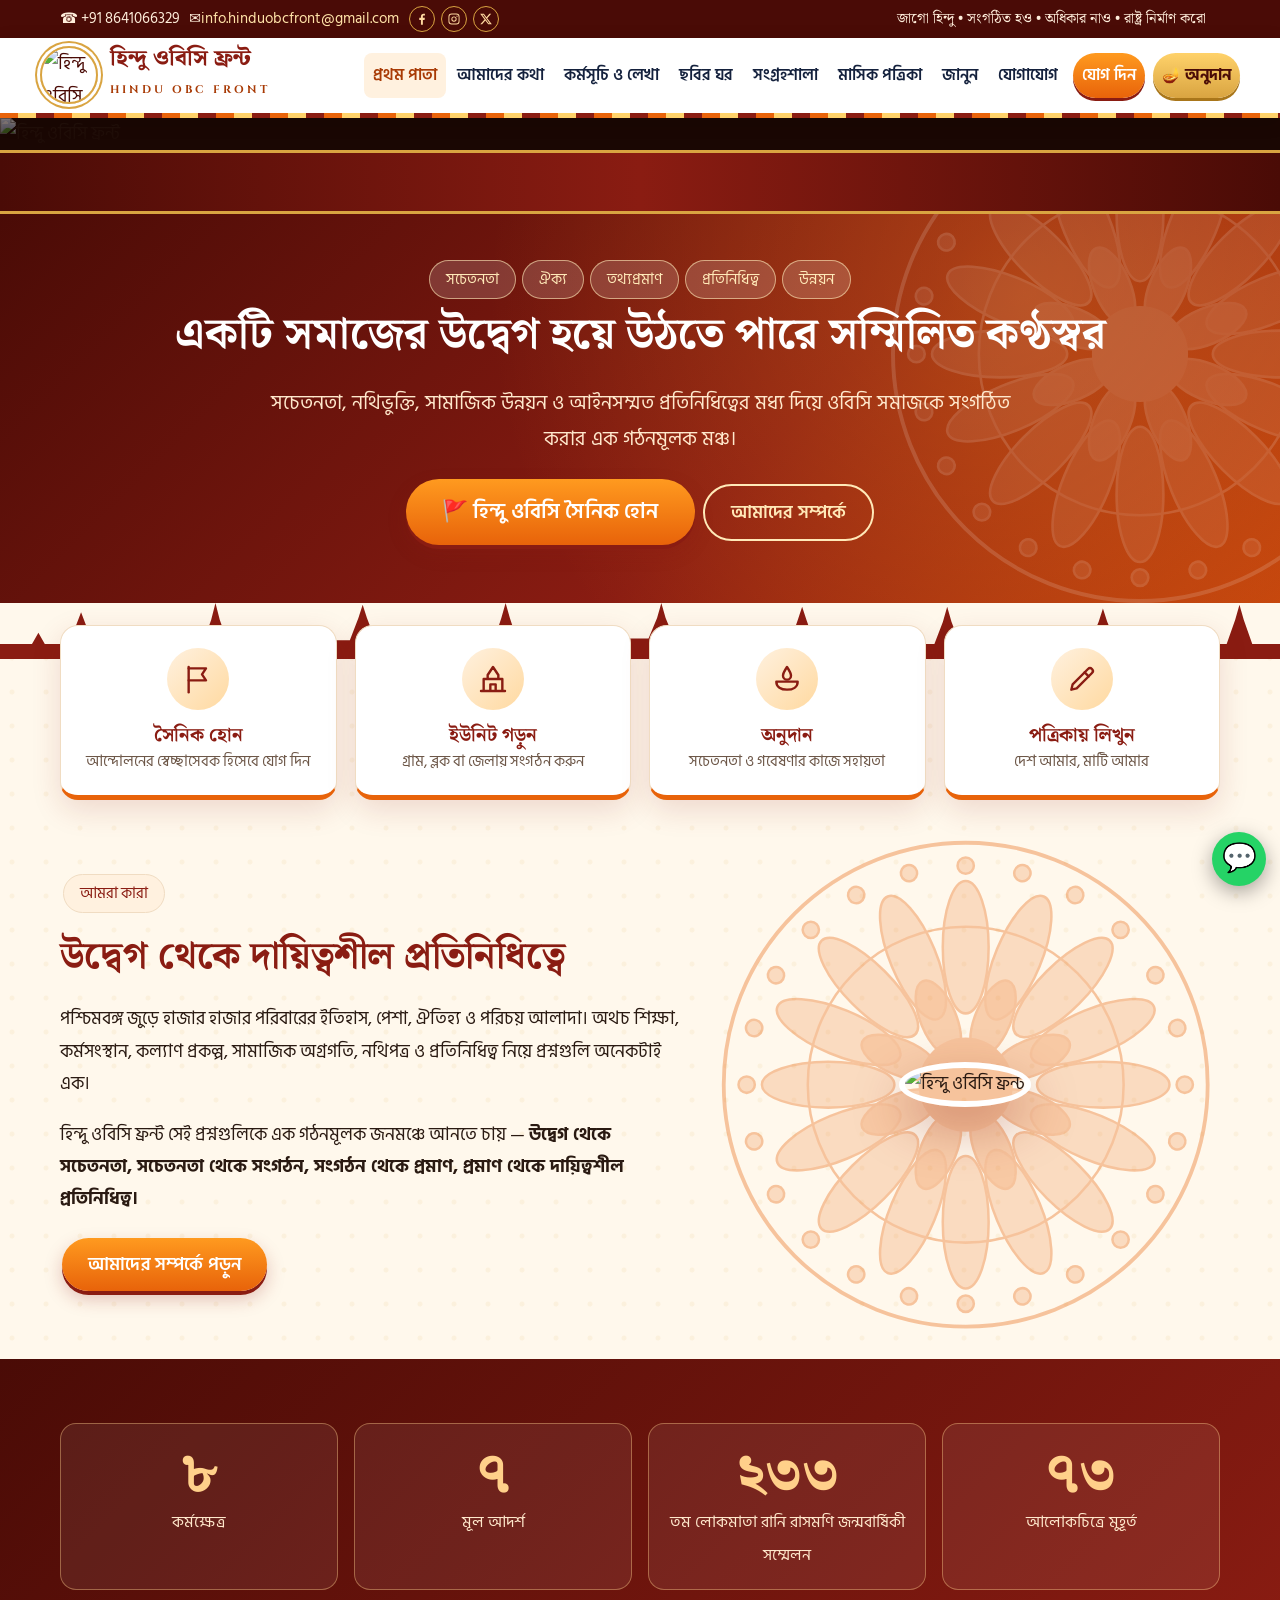
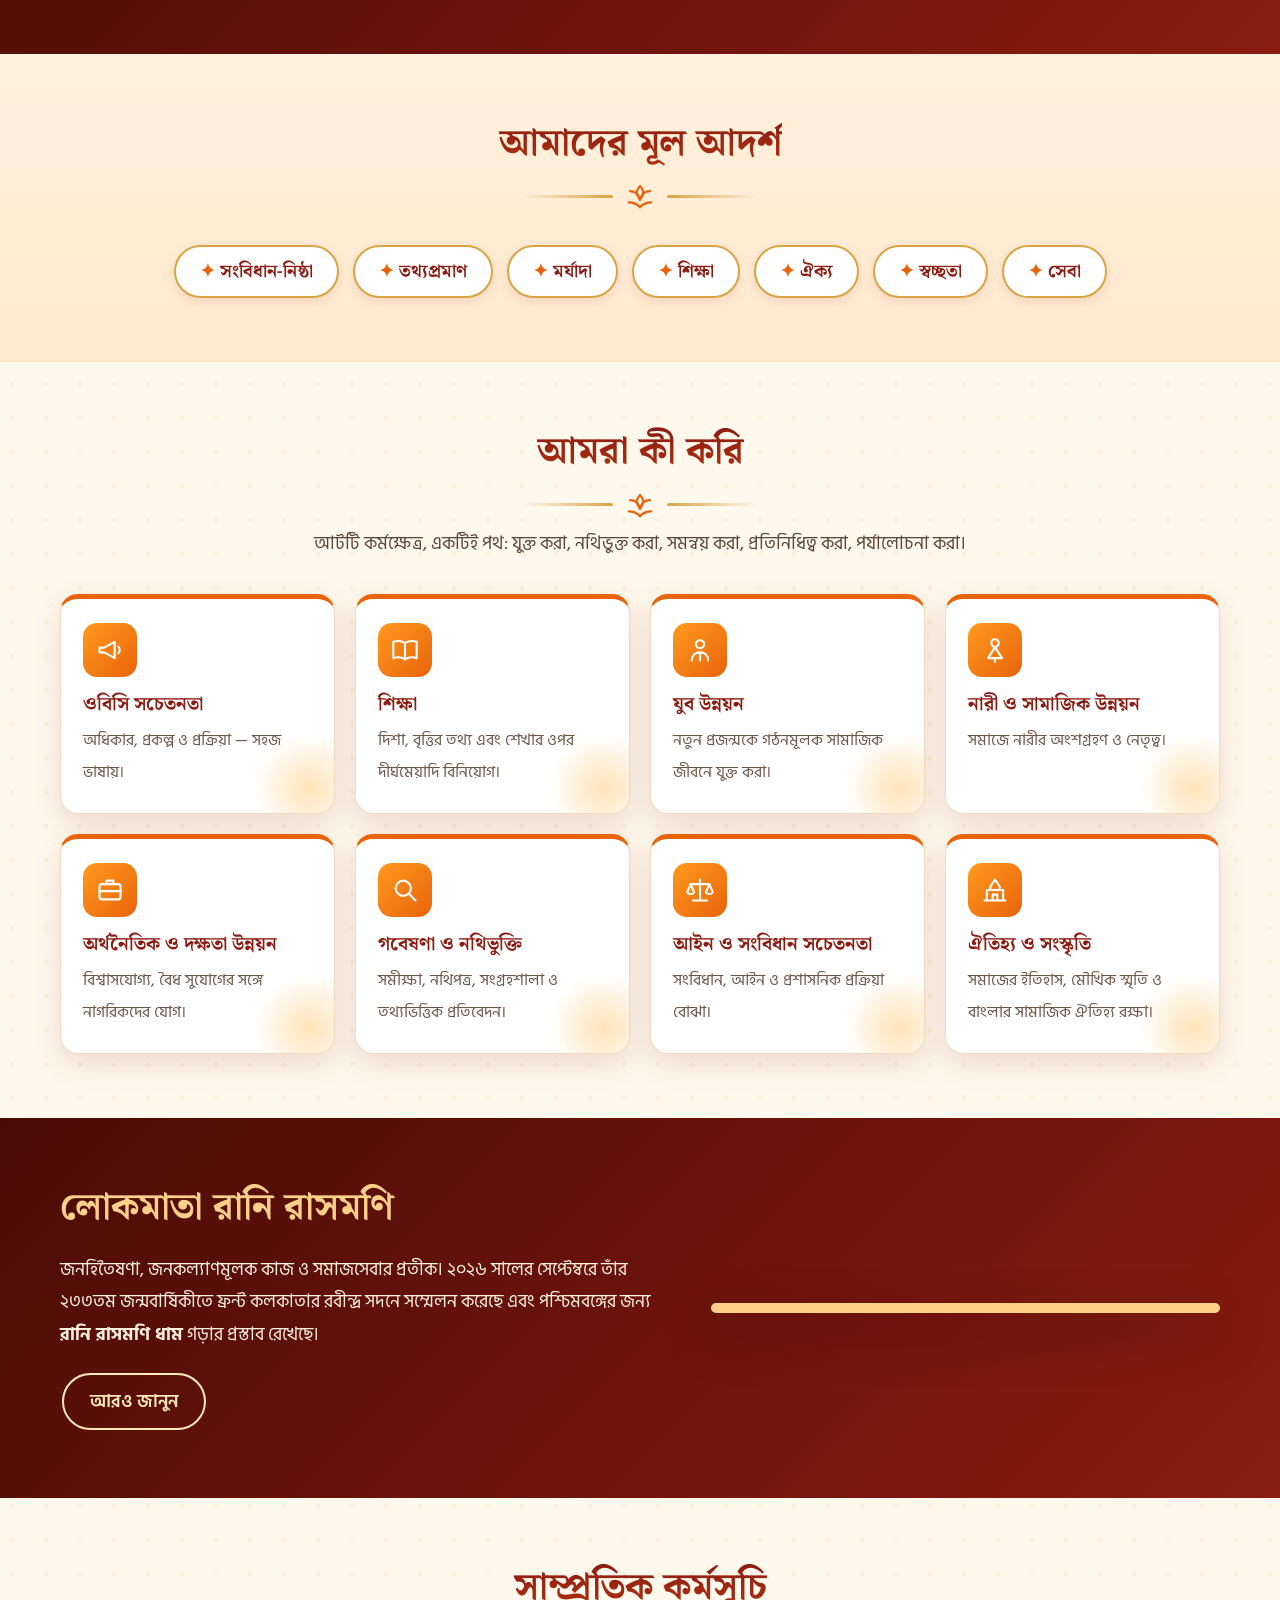
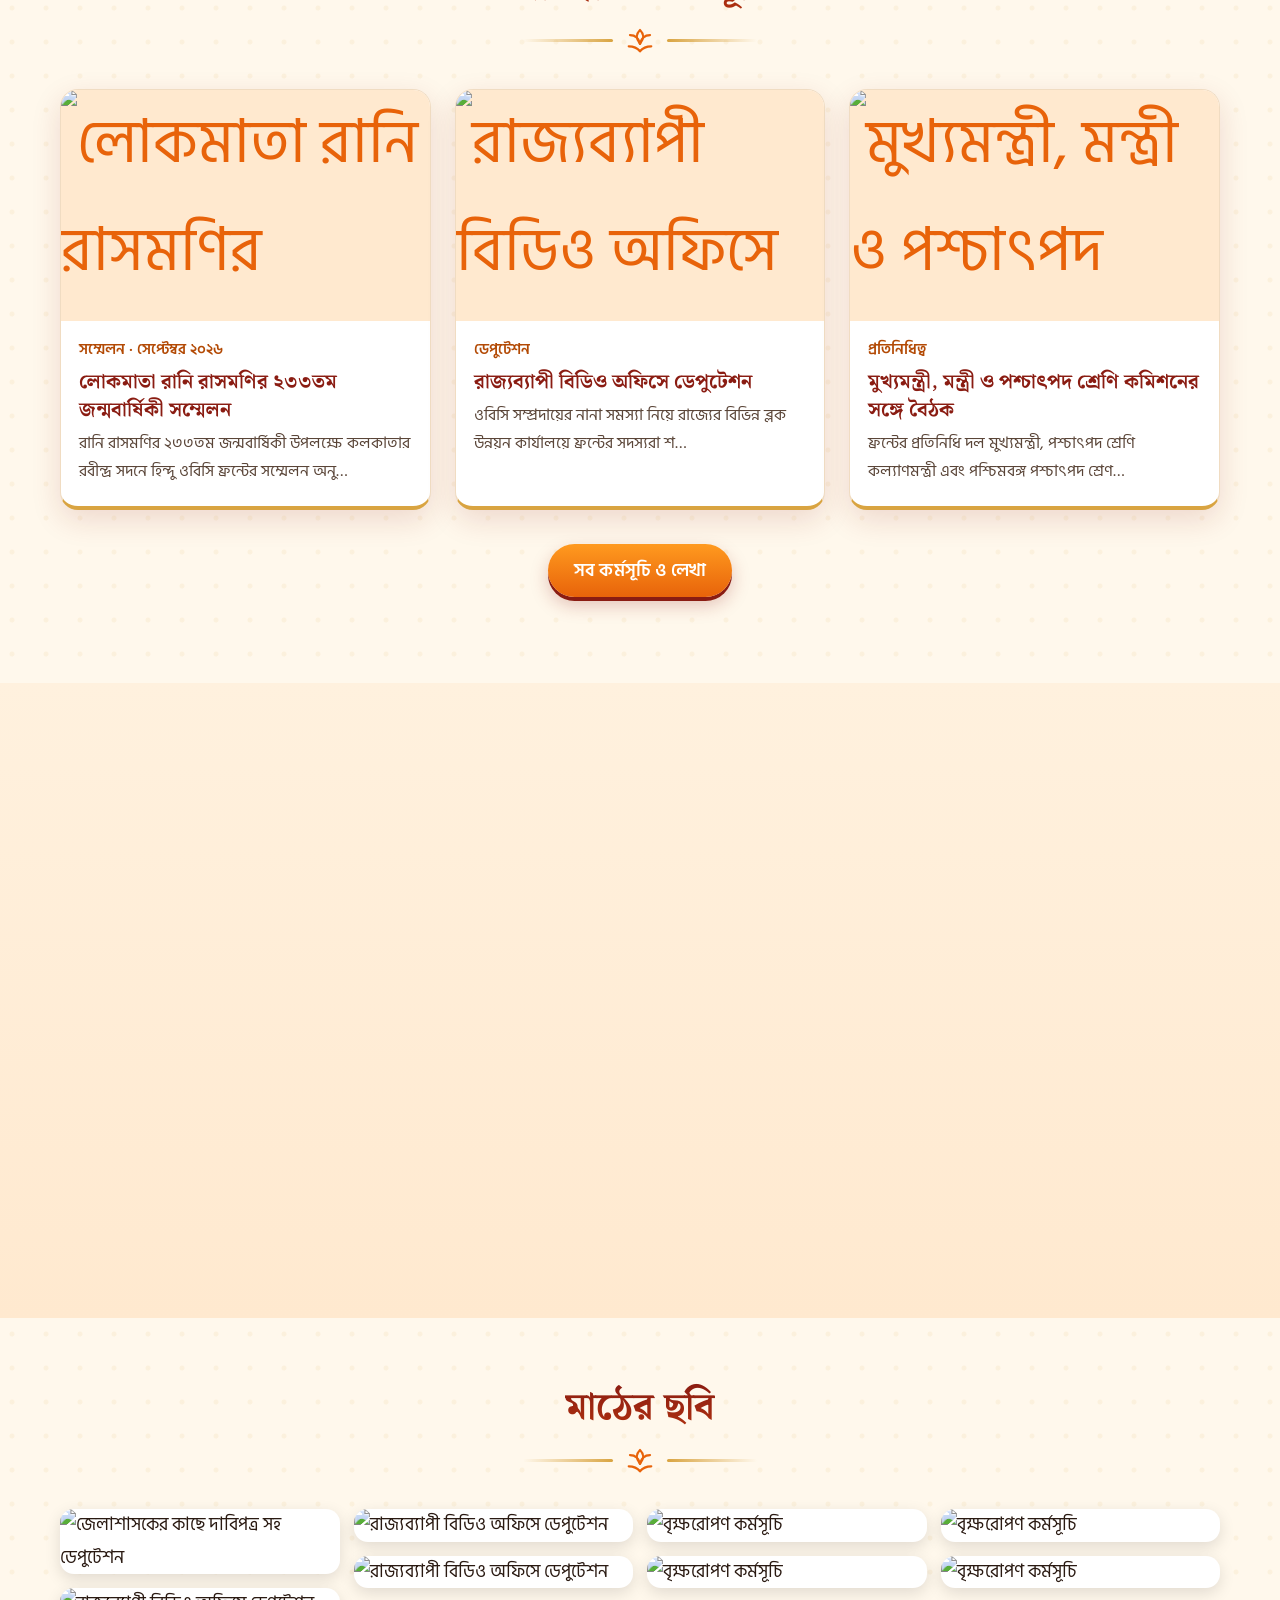
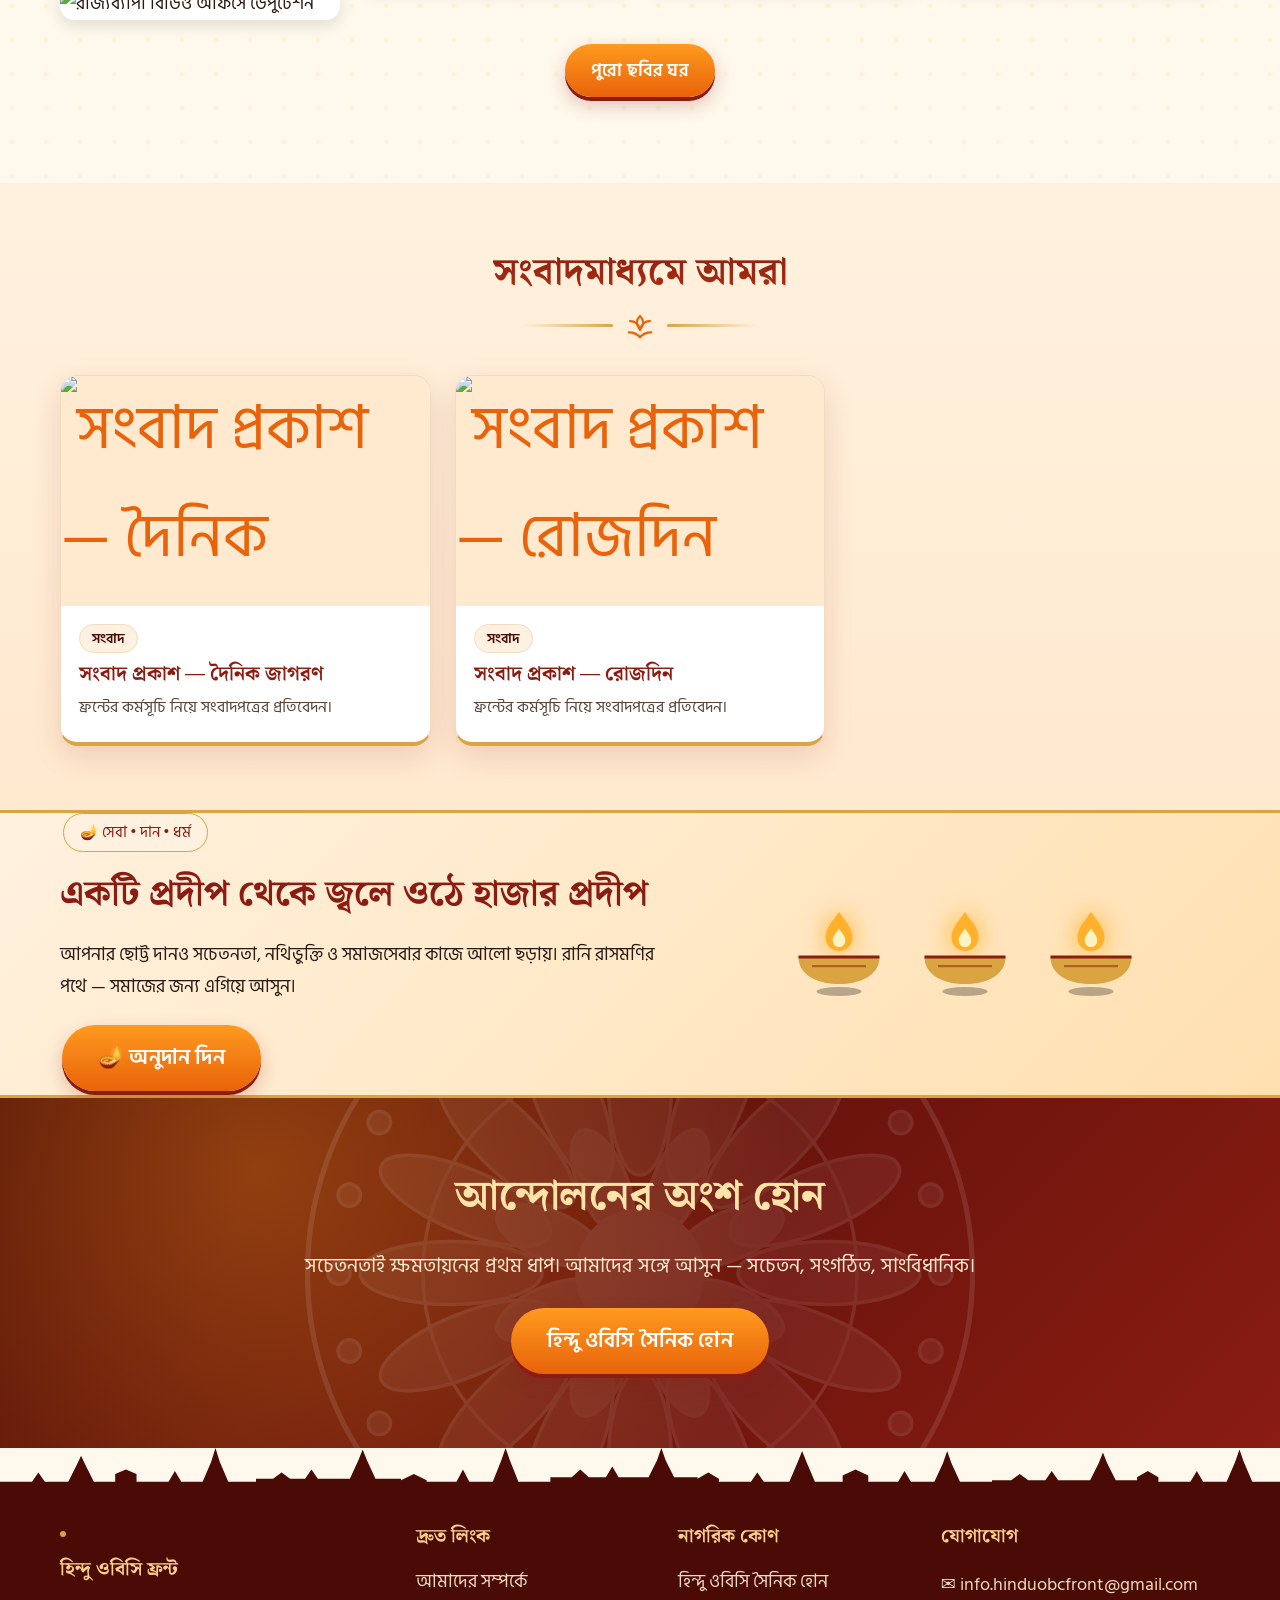
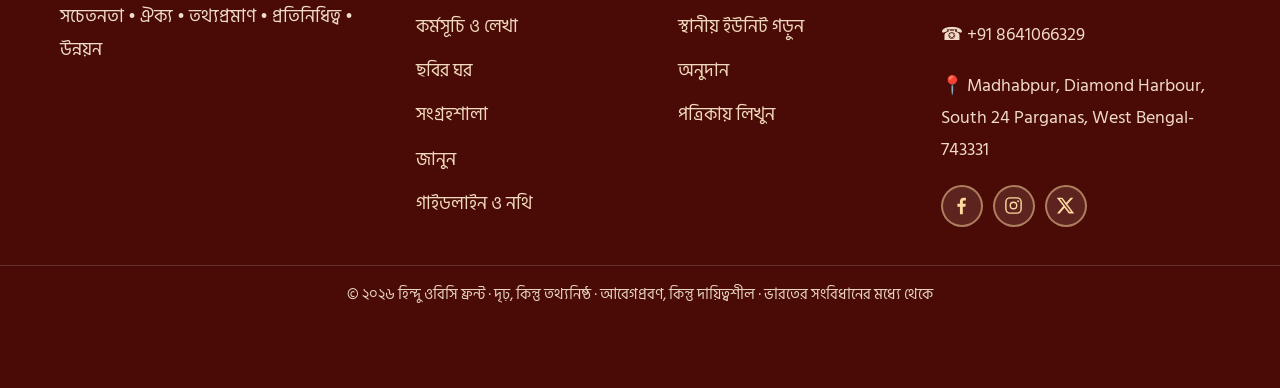
==== index.html @ dd748b63 "Add files via upload" ====
<!DOCTYPE html>
<html lang="bn"><head><meta charset="utf-8">
<meta name="viewport" content="width=device-width, initial-scale=1, viewport-fit=cover">
<meta name="theme-color" content="#4a0b06">
<title>হিন্দু ওবিসি ফ্রন্ট</title>
<meta name="description" content="হিন্দু ওবিসি ফ্রন্ট — জাগো হিন্দু, সংগঠিত হও, অধিকার নাও, রাষ্ট্র নির্মাণ করো। সচেতনতা, ঐক্য, তথ্যপ্রমাণ ও সাংবিধানিক প্রতিনিধিত্ব।">
<link rel="icon" href="favicon.jpg">
<link rel="preconnect" href="https://fonts.googleapis.com"><link rel="preconnect" href="https://fonts.gstatic.com" crossorigin>
<link href="https://fonts.googleapis.com/css2?family=Hind+Siliguri:wght@400;500;600;700&family=Noto+Serif+Bengali:wght@600;700;800&family=Cinzel:wght@700;800&display=swap" rel="stylesheet">
<link rel="stylesheet" href="style.css">
</head><body>
<div class="top"><div class="w"><span id="topl" class="tl1"></span><span class="bn tsl">জাগো হিন্দু • সংগঠিত হও • অধিকার নাও • রাষ্ট্র নির্মাণ করো</span>
<div class="gt notranslate" translate="no"><div id="google_translate_element"></div></div></div></div>
<header><div class="hd"><a class="brand" href="#home"><img src="images/logo.jpg" alt="হিন্দু ওবিসি ফ্রন্ট"><span><b>হিন্দু ওবিসি ফ্রন্ট</b><small>HINDU OBC FRONT</small></span></a>
<button id="mb" aria-label="মেনু" aria-expanded="false">☰</button>
<nav id="nv">
<div><a class="t" href="#home">প্রথম পাতা</a></div>
<div><a class="t" href="#about/story">আমাদের কথা</a><div class="dd"><a href="#about/story">আমাদের সম্পর্কে</a><a href="#about/vision">লক্ষ্য ও উদ্দেশ্য</a><a href="#about/work">আমাদের কাজ</a><a href="#about/rani">লোকমাতা রানি রাসমণি</a></div></div>
<div><a class="t" href="#events">কর্মসূচি ও লেখা</a></div>
<div><a class="t" href="#gallery">ছবির ঘর</a></div>
<div><a class="t" href="#archive">সংগ্রহশালা</a></div>
<div><a class="t" href="#journal/issues">মাসিক পত্রিকা</a><div class="dd"><a href="#journal/issues">সংখ্যাগুলি দেখুন</a><a href="#journal/write">পত্রিকায় লিখুন</a></div></div>
<div><a class="t" href="#knowledge">জানুন</a><div class="dd"><a href="#knowledge">প্রশ্নোত্তর</a><a href="#knowledge/guides">গাইডলাইন ও নথি</a></div></div>
<div><a class="t" href="#contact">যোগাযোগ</a></div>
<div><a class="t join" href="#citizen/join">যোগ দিন</a></div>
<div><a class="t dn" href="#donate">🪔 অনুদান</a></div>
</nav></div></header>
<main id="app"></main>
<footer>
<svg class="skyline" viewBox="0 0 1200 60" preserveAspectRatio="none" aria-hidden="true"><use href="#sky"/></svg>
<div class="w fg">
<div><img class="flogo" src="images/logo.jpg" alt=""><h4>হিন্দু ওবিসি ফ্রন্ট</h4><p>সচেতনতা • ঐক্য • তথ্যপ্রমাণ • প্রতিনিধিত্ব • উন্নয়ন</p></div>
<div><h4>দ্রুত লিংক</h4><a href="#about/story">আমাদের সম্পর্কে</a><a href="#events">কর্মসূচি ও লেখা</a><a href="#gallery">ছবির ঘর</a><a href="#archive">সংগ্রহশালা</a><a href="#knowledge">জানুন</a><a href="#knowledge/guides">গাইডলাইন ও নথি</a></div>
<div><h4>নাগরিক কোণ</h4><a href="#citizen/join">হিন্দু ওবিসি সৈনিক হোন</a><a href="#citizen/unit">স্থানীয় ইউনিট গড়ুন</a><a href="#donate">অনুদান</a><a href="#journal/write">পত্রিকায় লিখুন</a></div>
<div><h4>যোগাযোগ</h4><div id="ft2"></div></div></div>
<div class="copy">© <span id="yr"></span> হিন্দু ওবিসি ফ্রন্ট · দৃঢ়, কিন্তু তথ্যনিষ্ঠ · আবেগপ্রবণ, কিন্তু দায়িত্বশীল · ভারতের সংবিধানের মধ্যে থেকে</div></footer>
<div class="lb" id="lb"><button class="lx" id="lx" aria-label="বন্ধ করুন">✕</button><button style="left:14px" id="lp" aria-label="আগের">‹</button><img id="lbi" alt=""><p id="lbc"></p><a id="lbd" class="btn sm" download>⬇ ছবি ডাউনলোড</a><button style="right:14px" id="ln" aria-label="পরের">›</button></div>

<svg width="0" height="0" style="position:absolute" aria-hidden="true"><defs>
<symbol id="sky" viewBox="0 0 1200 60"><path fill="currentColor" d="M0 60V44h30l6-12 6 12h22l8-22 4-12 4 12 8 22h20V34l10-6 10 6v10h30l6-14 6 14h20l8-26 4-18 4 18 8 26h26V40h16l8-8 8 8h14l6-12 6 12h30l8-24 4-14 4 14 8 24h24V42l12-8 12 8v2h28l6-16 6 16h22l8-28 4-16 4 16 8 28h30V38h20l8-10 8 10h16l6-14 6 14h28l8-22 4-16 4 16 8 22h22V40l10-8 10 8v4h30l6-12 6 12h24l8-26 4-14 4 14 8 26h26V36l12-8 12 8v8h28l6-14 6 14h22l8-24 4-16 4 16 8 24h30V42h18l8-8 8 8h16l6-12 6 12h30l8-22 4-14 4 14 8 22h20V38l10-8 10 8v6h30l6-14 6 14h22l8-26 4-16 4 16 8 26h28V60z"/></symbol>
</defs></svg>
<script>
function googleTranslateElementInit(){try{new google.translate.TranslateElement({pageLanguage:'bn',includedLanguages:'bn,en,hi,ne,or,as,mr,gu,pa,ta,te,kn,ml,ur,sa',layout:google.translate.TranslateElement.InlineLayout.SIMPLE,autoDisplay:false},'google_translate_element')}catch(e){}}
</script>
<script async src="https://translate.google.com/translate_a/element.js?cb=googleTranslateElementInit"></script>
<script src="config.js"></script>
<script src="data.js"></script>
<script src="content.js"></script>
<script src="site.js"></script>
</body></html>
---- style.css ----
:root{--sf:#e8630a;--sf2:#ff9a1f;--mr:#8a1c12;--mr2:#4a0b06;--nv:#14213d;--gd:#d9a441;--bg:#fff8ec;--tx:#2a1a12;--mu:#6d5748;--ln:#f0dcc2;--sh:0 10px 30px rgba(138,28,18,.14)}
*{box-sizing:border-box}html{scroll-behavior:smooth}
body{margin:0;background:var(--bg);color:var(--tx);font:18px/1.8 'Hind Siliguri','Noto Sans Bengali','Kohinoor Bangla','Nirmala UI','Vrinda',system-ui,sans-serif;-webkit-font-smoothing:antialiased}
h1,h2,h3,h4{font-family:'Noto Serif Bengali','Noto Sans Bengali','Kohinoor Bangla','Nirmala UI',serif;line-height:1.4;margin:0 0 .5em;color:var(--mr);font-weight:700}
a{color:var(--mr)}img{max-width:100%}
.w{max-width:1200px;margin:auto;padding:0 20px}
.bn{font-family:'Noto Serif Bengali','Noto Sans Bengali','Kohinoor Bangla','Nirmala UI',serif}
.top{background:var(--mr2);color:#ffe3c2;font-size:14.5px}.top .w{display:flex;justify-content:space-between;gap:14px;padding:6px 20px;flex-wrap:wrap}.top a{color:#ffd9a0;text-decoration:none}
header{position:sticky;top:0;z-index:40;background:#fff;border-bottom:4px solid var(--sf);box-shadow:0 3px 16px rgba(0,0,0,.1)}
.hd{display:flex;align-items:center;gap:16px;padding:8px 20px;max-width:1240px;margin:auto}
.brand{flex-shrink:0;display:flex;align-items:center;gap:12px;text-decoration:none;color:var(--mr2)}.brand img{width:58px;height:58px;border-radius:50%;border:2px solid var(--gd)}
.brand b{font:800 22px/1.2 'Noto Serif Bengali','Noto Sans Bengali','Kohinoor Bangla','Nirmala UI',serif;display:block;color:var(--mr)}.brand small{font:700 11px 'Cinzel',serif;letter-spacing:3px;color:var(--sf)}
nav{margin-left:auto;display:flex;align-items:center;gap:2px}nav>div{position:relative}
nav a.t{display:block;padding:9px 11px;text-decoration:none;color:var(--nv);font-weight:600;font-size:16px;border-radius:8px;white-space:nowrap}
nav a.t:hover,nav a.on{background:#fff1df;color:var(--sf)}
nav a.join{background:linear-gradient(180deg,var(--sf2),var(--sf));color:#fff!important;border-radius:999px;margin-left:6px;box-shadow:0 3px 0 var(--mr)}
.dd{display:none;position:absolute;right:0;top:100%;min-width:230px;background:#fff;border:1px solid var(--ln);border-top:3px solid var(--sf);border-radius:0 0 12px 12px;box-shadow:var(--sh);padding:6px;z-index:50}
nav>div:hover .dd,nav>div:focus-within .dd{display:block}.dd a{display:block;padding:9px 12px;color:var(--tx);text-decoration:none;border-radius:8px;font-size:16px}.dd a:hover{background:var(--sf);color:#fff}
.btn{display:inline-block;background:linear-gradient(180deg,var(--sf2),var(--sf));color:#fff!important;padding:12px 26px;border-radius:999px;font:600 18px 'Hind Siliguri';text-decoration:none;border:0;cursor:pointer;box-shadow:0 4px 0 var(--mr),0 8px 18px rgba(138,28,18,.25);transition:.15s;margin:4px 2px}
.btn:hover{transform:translateY(-2px)}.btn.o{background:transparent;border:2px solid #ffd08a;color:#ffd08a!important;box-shadow:none}.btn.nv{background:var(--nv);box-shadow:0 4px 0 #000}.btn.big{font-size:21px;padding:16px 36px}.btn.sm{padding:7px 18px;font-size:15px;box-shadow:none}
#mb{display:none;margin-left:auto;background:var(--sf);color:#fff;border:0;border-radius:8px;padding:8px 13px;font-size:22px}
@media(max-width:1279px){#mb{display:block}nav{display:none;position:absolute;left:0;right:0;top:100%;background:#fff;padding:10px 16px 16px;flex-direction:column;align-items:stretch;gap:0;border-bottom:3px solid var(--sf);max-height:calc(100vh - 90px);max-height:calc(100dvh - 90px);overflow:auto;box-shadow:0 14px 24px rgba(0,0,0,.18)}nav.open{display:flex}nav a.t{padding:12px 12px;font-size:17px}.dd{display:block;position:static;box-shadow:none;border:0;border-left:3px solid var(--gd);border-radius:0;background:#fff7ec;margin:0 0 6px 14px;min-width:0;padding:2px 4px}nav a.join,nav a.dn{text-align:center;margin:6px 0}}

/* hero */
.hero{position:relative;background:#1a0703}
.hero .bnr{display:block;width:100%;max-height:78vh;object-fit:cover}
.hero:after{content:"";position:absolute;left:0;right:0;bottom:0;height:90px;background:linear-gradient(transparent,rgba(26,7,3,.8))}
.mq{background:linear-gradient(90deg,var(--mr2),var(--mr),var(--mr2));color:#ffe3a8;overflow:hidden;white-space:nowrap;padding:12px 0;border-top:3px solid var(--gd);border-bottom:3px solid var(--gd)}
.mq span{display:inline-block;padding-left:100%;animation:mq 38s linear infinite;font-size:19px}
@keyframes mq{to{transform:translateX(-100%)}}
.herotxt{background:radial-gradient(circle at 80% 20%,rgba(255,154,31,.3),transparent 50%),linear-gradient(135deg,var(--mr2),var(--mr) 60%,#c2410c);color:#fff;position:relative;overflow:hidden}
.herotxt .mand{position:absolute;right:-120px;top:-120px;width:520px;opacity:.14;animation:spin 90s linear infinite}
.herotxt .in{position:relative;padding:54px 20px 60px;max-width:1000px;margin:auto;text-align:center}
.herotxt h1{color:#fff;font-size:clamp(26px,4vw,44px);margin-bottom:.4em}
.herotxt p{font-size:20px;color:#ffe8cc;max-width:760px;margin:0 auto 18px}
.chip{display:inline-block;background:rgba(255,255,255,.14);border:1px solid rgba(255,255,255,.35);color:#ffe3a8;padding:5px 16px;border-radius:999px;font-size:15px;margin:0 3px 6px}
@keyframes spin{to{transform:rotate(360deg)}}

/* quick actions */
.act{display:grid;grid-template-columns:repeat(4,1fr);gap:18px;margin:-34px 0 10px;position:relative;z-index:2}
.act a{background:#fff;border-radius:18px;padding:22px 18px;text-align:center;text-decoration:none;color:var(--tx);box-shadow:var(--sh);border-bottom:5px solid var(--sf);transition:.2s}
.act a:hover{transform:translateY(-6px);border-color:var(--mr)}
.act .ic{width:62px;height:62px;margin:0 auto 10px;border-radius:50%;background:linear-gradient(135deg,#fff1df,#ffd9a0);display:grid;place-items:center;color:var(--mr)}
.act .ic svg{width:32px;height:32px}.act b{display:block;font:700 19px 'Noto Serif Bengali';color:var(--mr)}.act span{font-size:15px;color:var(--mu);line-height:1.5;display:block}
@media(max-width:860px){.act{grid-template-columns:1fr 1fr;margin-top:-20px}}

/* sections */
.s{padding:64px 0;position:relative}.s.alt{background:linear-gradient(180deg,#fff1de,#ffe9cf)}
.s.dark{background:linear-gradient(135deg,var(--mr2),var(--mr));color:#fff}.s.dark h2,.s.dark h3{color:#ffd08a}
.ttl{text-align:center;margin-bottom:34px}.ttl h2{font-size:clamp(26px,3.4vw,38px);display:inline-block;margin:0}
.ttl p{color:var(--mu);margin:8px 0 0}
.orn{display:flex;align-items:center;justify-content:center;gap:12px;margin:10px auto 0;color:var(--sf)}
.orn:before,.orn:after{content:"";height:3px;width:90px;background:linear-gradient(90deg,transparent,var(--gd));border-radius:3px}.orn:after{background:linear-gradient(90deg,var(--gd),transparent)}
.orn svg{width:30px;height:30px}
.split{display:grid;grid-template-columns:1.1fr .9fr;gap:40px;align-items:center}
@media(max-width:860px){.split{grid-template-columns:1fr}}
.art p{margin:0 0 1em}.art h2,.art h3{margin-top:.6em}
.logo-wrap{position:relative;text-align:center}.logo-wrap .mand{position:absolute;inset:-30px;margin:auto;width:115%;max-width:520px;opacity:.35;animation:spin 80s linear infinite;color:var(--sf)}
.logo-wrap img{position:relative;width:min(340px,86%);border-radius:50%;box-shadow:0 20px 50px rgba(138,28,18,.35);border:6px solid #fff}
.sky{display:block;width:100%;height:60px;color:var(--mr2)}
.divsky{color:var(--mr2);line-height:0;background:transparent}.divsky svg{width:100%;height:56px;display:block}

/* stats */
.stats{display:grid;grid-template-columns:repeat(4,1fr);gap:16px;text-align:center}
.stats div{padding:18px 8px;border:1px solid rgba(255,208,138,.4);border-radius:16px;background:rgba(255,255,255,.07)}
.stats b{display:block;font:800 clamp(34px,5vw,54px)/1.2 'Noto Serif Bengali';color:#ffd08a}.stats span{color:#ffe8cc;font-size:16px}
@media(max-width:700px){.stats{grid-template-columns:1fr 1fr}}

/* values */
.vals{display:flex;flex-wrap:wrap;gap:14px;justify-content:center}
.vals div{background:#fff;border:2px solid var(--gd);color:var(--mr);padding:10px 24px;border-radius:999px;font:700 18px 'Noto Serif Bengali';box-shadow:0 4px 12px rgba(138,28,18,.1)}
.vals div:before{content:"✦ ";color:var(--sf)}

/* work grid */
.work{display:grid;grid-template-columns:repeat(auto-fit,minmax(255px,1fr));gap:20px}
.work>div{background:#fff;border-radius:18px;padding:24px 22px;box-shadow:var(--sh);border-top:5px solid var(--sf);position:relative;overflow:hidden;transition:.2s}
.work>div:hover{transform:translateY(-5px)}.work>div:after{content:"";position:absolute;right:-30px;bottom:-30px;width:110px;height:110px;border-radius:50%;background:radial-gradient(#ffe3b8,transparent 70%)}
.work .wi{width:54px;height:54px;border-radius:14px;background:linear-gradient(135deg,var(--sf2),var(--sf));color:#fff;display:grid;place-items:center;margin-bottom:12px}.work .wi svg{width:28px;height:28px}
.work b{display:block;font:700 19px 'Noto Serif Bengali';color:var(--mr);margin-bottom:4px}.work span{color:var(--mu);font-size:16px;line-height:1.6;position:relative;z-index:1}
.mis{display:grid;grid-template-columns:repeat(auto-fit,minmax(280px,1fr));gap:12px}
.mis div{background:#fff;border-left:5px solid var(--sf);padding:12px 16px;border-radius:10px;box-shadow:0 3px 10px rgba(0,0,0,.05);font-size:17px}

/* cards */
.grid{display:grid;grid-template-columns:repeat(auto-fill,minmax(290px,1fr));gap:24px}
.card{display:block;background:#fff;border-radius:18px;overflow:hidden;box-shadow:var(--sh);text-decoration:none;color:var(--tx);transition:.2s;border-bottom:4px solid var(--gd)}
.card:hover{transform:translateY(-6px)}.card .im{aspect-ratio:16/10;background:#ffe9cf;overflow:hidden;display:grid;place-items:center;font-size:60px;color:var(--sf)}
.card .im img{width:100%;height:100%;object-fit:cover;transition:.5s}.card:hover .im img{transform:scale(1.07)}
.card .b{padding:16px 18px 20px}.card h3{font-size:20px;margin:.25em 0}.meta{color:var(--sf);font-weight:600;font-size:14.5px}
.pill{display:inline-block;background:#fff1df;color:var(--mr);border:1px solid var(--ln);padding:1px 12px;border-radius:999px;font-size:14px;font-weight:600}

/* page head */
.pg{background:linear-gradient(135deg,var(--mr2),var(--mr) 55%,#c2410c);color:#fff;text-align:center;position:relative;overflow:hidden}
.pg .w{padding:50px 20px 44px;position:relative}.pg h1{color:#fff;font-size:clamp(28px,4.2vw,44px);margin-bottom:.2em}.pg p{margin:0;color:#ffe0b8;font-size:19px}
.pg .mand{position:absolute;left:-90px;top:-100px;width:360px;opacity:.12;animation:spin 100s linear infinite}
.pg .sky{position:absolute;bottom:0;left:0;color:var(--bg);height:34px;opacity:1}
.tabs{display:flex;flex-wrap:wrap;gap:8px;justify-content:center;padding:26px 0 30px}
.tabs a{padding:9px 22px;border-radius:999px;background:#fff;border:2px solid var(--ln);text-decoration:none;font-weight:600;color:var(--mr)}.tabs a.on,.tabs a:hover{background:var(--sf);color:#fff;border-color:var(--sf)}
.quote{background:#fff;border-left:7px solid var(--sf);padding:26px 30px;border-radius:0 18px 18px 0;font:700 clamp(19px,2.4vw,25px)/1.7 'Noto Serif Bengali';color:var(--mr);box-shadow:var(--sh);position:relative}
.quote:before{content:"“";position:absolute;top:-6px;left:10px;font-size:70px;color:var(--gd);line-height:1}
.note{color:var(--mu);font-size:15.5px}
.pan{background:#fff;border-radius:20px;padding:30px;box-shadow:var(--sh);border-top:5px solid var(--sf)}
.pan h3{font-size:23px}
.empty{text-align:center;padding:40px 20px;color:var(--mu);background:#fff;border-radius:16px;border:2px dashed var(--ln)}
.pts p{display:flex;gap:12px;align-items:flex-start;margin:0 0 14px}.pts i{font-style:normal;flex:0 0 38px;height:38px;border-radius:50%;background:linear-gradient(135deg,var(--sf2),var(--sf));color:#fff;display:grid;place-items:center;font-weight:700}
.formcta{text-align:center;background:linear-gradient(135deg,#fff,#fff1de);border:2px solid var(--gd)}
.formcta .big-ic{width:80px;height:80px;margin:0 auto 12px;border-radius:50%;background:linear-gradient(135deg,var(--sf2),var(--sf));display:grid;place-items:center;color:#fff}.formcta .big-ic svg{width:42px;height:42px}
.steps{counter-reset:s;display:grid;gap:14px}.steps div{counter-increment:s;background:#fff;border-radius:14px;padding:14px 18px 14px 66px;position:relative;box-shadow:0 3px 10px rgba(0,0,0,.06)}
.steps div:before{content:counter(s,bengali);position:absolute;left:14px;top:12px;width:38px;height:38px;border-radius:50%;background:var(--sf);color:#fff;display:grid;place-items:center;font-weight:700}

/* timeline */
.tl{position:relative;max-width:820px;margin:auto;padding-left:34px}.tl:before{content:"";position:absolute;left:11px;top:6px;bottom:6px;width:4px;background:linear-gradient(var(--sf),var(--gd));border-radius:4px}
.tl>div{position:relative;background:#fff;border-radius:14px;padding:14px 20px;margin-bottom:18px;box-shadow:0 4px 14px rgba(0,0,0,.07)}
.tl>div:before{content:"";position:absolute;left:-31px;top:20px;width:20px;height:20px;border-radius:50%;background:var(--sf);border:4px solid #fff;box-shadow:0 0 0 3px var(--gd)}
.tl b{color:var(--mr);font-family:'Noto Serif Bengali'}

/* gallery */
.chips{display:flex;flex-wrap:wrap;gap:8px;justify-content:center;margin-bottom:26px}.chips button{font:600 16px 'Hind Siliguri';padding:8px 22px;border-radius:999px;border:2px solid var(--ln);background:#fff;color:var(--mr);cursor:pointer}.chips button.on{background:var(--sf);color:#fff;border-color:var(--sf)}
.gal{columns:4 230px;column-gap:14px}.gal figure{margin:0 0 14px;break-inside:avoid;border-radius:14px;overflow:hidden;background:#fff;box-shadow:0 5px 16px rgba(0,0,0,.12);cursor:zoom-in;position:relative}
.gal img{width:100%;display:block;transition:.4s}.gal figure:hover img{transform:scale(1.05)}
.gal figcaption{position:absolute;left:0;right:0;bottom:0;padding:26px 12px 8px;color:#fff;font-size:14px;line-height:1.5;background:linear-gradient(transparent,rgba(0,0,0,.8));opacity:0;transition:.25s}.gal figure:hover figcaption{opacity:1}
.lb{position:fixed;inset:0;background:rgba(10,3,1,.94);z-index:100;display:none;align-items:center;justify-content:center;flex-direction:column;padding:20px}.lb.on{display:flex}
.lb img{max-width:94vw;max-height:80vh;border-radius:8px}.lb p{color:#fff;margin:12px 0 0;text-align:center}.lb button{position:absolute;top:50%;background:rgba(255,255,255,.18);border:0;color:#fff;font-size:44px;width:54px;height:70px;border-radius:12px;cursor:pointer}

.faq details{background:#fff;border-radius:14px;margin-bottom:12px;box-shadow:0 3px 12px rgba(0,0,0,.07);border-left:5px solid var(--sf)}
.faq summary{cursor:pointer;padding:16px 20px;font:700 18px 'Noto Serif Bengali';color:var(--mr);list-style:none}.faq summary::-webkit-details-marker{display:none}.faq summary:after{content:"＋";float:right;color:var(--sf)}.faq details[open] summary:after{content:"－"}
.faq details p{margin:0;padding:0 20px 18px}

.cta{background:radial-gradient(circle at 20% 20%,rgba(255,154,31,.35),transparent 50%),linear-gradient(135deg,var(--mr2),var(--mr));color:#fff;text-align:center;padding:70px 20px;position:relative;overflow:hidden}
.cta h2{color:#fff;font-size:clamp(28px,4vw,42px)}.cta p{color:#ffe8cc;font-size:20px;max-width:700px;margin:0 auto 20px}
.cta .mand{position:absolute;left:50%;top:50%;width:700px;margin:-350px 0 0 -350px;opacity:.1;animation:spin 120s linear infinite}
.cta>*:not(.mand){position:relative}

footer{background:var(--mr2);color:#e8cfb5;margin-top:0;position:relative}
footer .skyline{display:block;width:100%;height:46px;color:var(--mr2);background:var(--bg);margin:0}
.fg{display:grid;grid-template-columns:1.4fr 1fr 1fr 1.2fr;gap:30px;padding:30px 20px}
@media(max-width:860px){.fg{grid-template-columns:1fr 1fr}}@media(max-width:520px){.fg{grid-template-columns:1fr}}
footer h4{color:#ffd08a;font-size:19px}footer a{display:block;color:#f1d9be;text-decoration:none;padding:3px 0}footer a:hover{color:#fff}
.flogo{width:78px;border-radius:50%;border:3px solid var(--gd);margin-bottom:8px}
.copy{border-top:1px solid rgba(255,255,255,.15);text-align:center;padding:16px 20px;font-size:14.5px;color:#cdb59d}
.wa{position:fixed;right:18px;bottom:18px;width:58px;height:58px;border-radius:50%;background:#25d366;color:#fff;display:grid;place-items:center;font-size:28px;text-decoration:none;box-shadow:0 6px 20px rgba(0,0,0,.35);z-index:30}
.rv{opacity:0;transform:translateY(26px);transition:.7s ease}.rv.in{opacity:1;transform:none}
@media(prefers-reduced-motion:reduce){*{animation:none!important;transition:none!important}.rv{opacity:1;transform:none}}

/* journal cards */
.jc .im{aspect-ratio:3/4;position:relative;background:#fff1de}
.jc .im img{object-fit:cover}
.jcov{width:100%;height:100%;background:radial-gradient(circle at 70% 20%,rgba(255,154,31,.5),transparent 55%),linear-gradient(160deg,var(--mr2),var(--mr) 60%,#c2410c);color:#fff;display:flex;flex-direction:column;align-items:center;justify-content:center;text-align:center;padding:20px;position:relative;overflow:hidden;border-bottom:6px solid var(--gd)}
.jcov .mand{position:absolute;width:130%;left:-15%;top:-10%;opacity:.22}
.jcov small{position:relative;font:600 14px 'Hind Siliguri';color:#ffd9a0;letter-spacing:1px}
.jcov b{position:relative;font:800 30px/1.3 'Noto Serif Bengali';color:#fff;margin:10px 0 6px}
.jcov i{position:relative;font:700 24px 'Noto Serif Bengali';color:#4a0b06;background:linear-gradient(180deg,#ffd08a,var(--gd));padding:2px 22px;border-radius:999px;font-style:normal;margin:6px 0}
.jcov u{position:relative;text-decoration:none;font-size:18px;color:#ffe8cc;margin-top:8px}
.badge{position:absolute;top:12px;left:12px;background:var(--sf);color:#fff;font-weight:700;padding:3px 14px;border-radius:999px;font-size:14.5px;box-shadow:0 3px 8px rgba(0,0,0,.3)}
.jc{border-bottom-color:var(--sf)}


/* ===== v2: responsive fixes, translate bar, donation, guides ===== */
html{-webkit-text-size-adjust:100%}body{overflow-x:clip;word-wrap:break-word;overflow-wrap:anywhere}
img,svg,video{max-width:100%}
.s,.logo-wrap,.herotxt,.cta,.pg,.dn-hero,.dnb{overflow-x:clip}
:focus-visible{outline:3px solid var(--sf2);outline-offset:2px}
/* translate bar */
.top .w{align-items:center;gap:6px 14px}.tl1{flex:1 1 auto}.gt{display:flex;align-items:center;gap:6px;flex:0 0 auto;margin-left:auto}.gt-ic{font-size:15px}
#google_translate_element{line-height:1;min-width:120px;min-height:22px}
.goog-te-gadget{font-size:0!important;color:transparent!important;font-family:inherit!important}
.goog-te-gadget span{display:none}.goog-te-gadget .goog-te-combo{margin:0}
.goog-te-gadget-simple{background:rgba(255,255,255,.1)!important;border:1px solid rgba(255,217,160,.55)!important;border-radius:999px!important;padding:2px 12px!important;font-size:13px!important;line-height:1.6!important;display:inline-block}
.goog-te-gadget-simple .goog-te-menu-value{color:#ffe3c2!important;font-size:13px}.goog-te-gadget-simple .goog-te-menu-value span{display:inline!important;color:#ffe3c2!important;border:0!important;font-size:13px!important}
.goog-te-gadget-simple img{display:none!important}
.goog-te-banner-frame,.skiptranslate>iframe.goog-te-banner-frame{display:none!important}body{top:0!important}
.goog-tooltip,.goog-tooltip:hover{display:none!important}.goog-text-highlight{background:none!important;box-shadow:none!important}
.tsl{white-space:nowrap}
@media(max-width:1100px){.tsl{display:none}}
@media(max-width:600px){.top{font-size:13px}.top .w{padding:5px 12px;justify-content:space-between}.tl1{font-size:12.5px;line-height:1.5}.tl1 a{word-break:break-all}}
/* nav desktop tighten */
@media(min-width:1280px){nav a.t{padding:9px 9px;font-size:15.5px}nav a.join{margin-left:4px}}
nav a.dn{background:linear-gradient(180deg,#ffd26a,var(--gd));color:var(--mr2)!important;border-radius:999px;font-weight:700;box-shadow:0 3px 0 #a9761a;margin-left:6px}nav a.dn:hover,nav a.dn.on{background:linear-gradient(180deg,#ffe08f,#f0b84a);color:var(--mr2)}
.btn.o2{background:transparent;border:2px solid var(--sf);color:var(--sf)!important;box-shadow:none}
/* lightbox */
.lb{padding:56px 12px 20px}.lb .lx{top:12px;right:12px;left:auto;width:46px;height:46px;font-size:22px}.lb #lbd{margin-top:10px}
.lb img{max-width:96vw;max-height:72vh;object-fit:contain}
/* header & hero */
.brand{min-width:0}.brand span{min-width:0}
@media(max-width:600px){.hd{padding:7px 12px;gap:8px}.brand{gap:9px}.brand img{width:44px;height:44px}.brand b{font-size:17px}.brand small{font-size:9.5px;letter-spacing:2px}#mb{padding:7px 12px}}
@media(max-width:360px){.brand b{font-size:15.5px}.brand small{display:none}}
.hero .bnr{height:auto;min-height:0}
@media(max-width:700px){.hero .bnr{max-height:none}.mq span{font-size:16px}.mq{padding:9px 0}}
.herotxt .in{padding:46px 18px 54px}.herotxt .mand{max-width:70vw}
@media(max-width:600px){body{font-size:17px}.herotxt .in{padding:34px 16px 44px}.herotxt p{font-size:17px}.chip{font-size:13.5px;padding:3px 12px}.btn{padding:11px 20px;font-size:17px}.btn.big{font-size:18px;padding:13px 24px}.s{padding:44px 0}.w{padding:0 16px}.pg .w{padding:34px 16px 36px}.pg p{font-size:16.5px}.pan{padding:22px 18px}.ttl{margin-bottom:24px}.orn:before,.orn:after{width:44px}.quote{padding:22px 18px 18px 22px}.cta{padding:48px 16px}.cta p{font-size:17px}.tabs a{padding:8px 16px;font-size:16px}.act{gap:12px}.act a{padding:16px 10px}.act b{font-size:17px}.act span{font-size:13.5px}.act .ic{width:52px;height:52px}.stats b{font-size:34px}.stats span{font-size:14px}}
@media(max-width:380px){.act{grid-template-columns:1fr}}
.logo-wrap .mand{inset:-20px;width:100%;max-width:100%}
.split{gap:28px}.split>*{min-width:0}
@media(max-width:860px){.split{gap:24px}.logo-wrap{order:-1}}
.gal{columns:4 230px}@media(max-width:560px){.gal{columns:2 140px;column-gap:10px}.gal figure{margin-bottom:10px}.gal figcaption{opacity:1;font-size:12px;padding:20px 8px 6px}}
@media(hover:none){.gal figcaption{opacity:1}.card:hover,.act a:hover,.work>div:hover{transform:none}}
@media(max-width:560px){.grid{grid-template-columns:1fr;gap:18px}.work{grid-template-columns:1fr}.mis{grid-template-columns:1fr}.vals div{padding:8px 16px;font-size:16px}.tl{padding-left:30px}.steps div{padding:12px 14px 12px 60px}}
.card .b{min-width:0}.card h3{word-break:normal}
footer a{padding:6px 0}.copy{padding-bottom:80px}
.wa{right:14px;bottom:calc(14px + env(safe-area-inset-bottom));width:54px;height:54px}
@media(min-width:1500px){body{font-size:19px}.w{max-width:1280px}.hd{max-width:1360px}}
.pg .sky{width:100%}
/* donation */
.dn-hero{position:relative;background:radial-gradient(circle at 50% 0,rgba(255,177,43,.35),transparent 55%),linear-gradient(160deg,var(--mr2),var(--mr) 60%,#b53c0a);color:#fff;text-align:center;border-bottom:0}
.dn-hero:before{content:"";display:block;height:14px;background:repeating-linear-gradient(90deg,#ff9a1f 0 14px,#ffd26a 14px 28px,#e8630a 28px 42px);border-bottom:2px solid var(--gd)}
.dn-hero .mand{position:absolute;left:50%;top:40px;width:640px;max-width:120vw;margin-left:-320px;opacity:.1;animation:spin 120s linear infinite}
.dn-hero .in{position:relative;padding:40px 20px 90px;max-width:860px}.dn-hero h1{color:#ffe3a8;font-size:clamp(30px,5vw,52px);margin:.1em 0 .3em}.dn-hero p{font-size:clamp(17px,2.2vw,21px);color:#ffe8cc;margin:0 auto 18px;max-width:640px}
.om{font:700 64px/1 'Noto Serif Bengali','Noto Sans Bengali','Kohinoor Bangla','Nirmala UI',serif;color:#ffd26a;text-shadow:0 0 24px rgba(255,177,43,.8)}
.dn-hero .sky{position:absolute;left:0;bottom:-1px;color:var(--bg);height:40px}
.diyas{display:flex;justify-content:center;gap:clamp(10px,3vw,30px);margin:6px 0 24px}.diya{width:clamp(40px,8vw,66px);height:auto;overflow:visible}
.diya .fl{transform-origin:32px 30px;animation:fl 1.6s ease-in-out infinite;filter:drop-shadow(0 0 8px #ffb12b)}.diya:nth-child(2n) .fl{animation-delay:-.5s}.diya:nth-child(3n) .fl{animation-delay:-1.1s}
@keyframes fl{0%,100%{transform:scale(1,1) rotate(-2deg)}50%{transform:scale(.92,1.1) rotate(2deg)}}
.shl{display:grid;grid-template-columns:repeat(auto-fit,minmax(260px,1fr));gap:20px}
.shl>div{background:#fff;border:2px solid var(--gd);border-radius:18px;padding:24px 20px;text-align:center;box-shadow:var(--sh);position:relative}
.shl>div:before{content:"ॐ";position:absolute;top:-16px;left:50%;transform:translateX(-50%);background:var(--sf);color:#fff;width:34px;height:34px;border-radius:50%;display:grid;place-items:center;font:700 18px 'Noto Serif Bengali'}
.shl .sa{font:700 22px/1.7 'Noto Serif Devanagari','Noto Serif Bengali','Noto Sans Bengali','Kohinoor Bangla','Nirmala UI',serif;color:var(--mr);margin-top:6px}.shl p{margin:8px 0;font-size:17px}.shl small{color:var(--mu)}
.dnb{background:linear-gradient(135deg,#fff1de,#ffe0b0);border-top:3px solid var(--gd);border-bottom:3px solid var(--gd)}
.dnb h2{font-size:clamp(25px,3.4vw,36px);margin:12px 0 .4em}.dnb .diyas{margin:0;flex-wrap:wrap}.dnb .diya{width:clamp(56px,9vw,96px)}
.dnp .upi{border:2px dashed var(--gd);border-radius:14px;padding:16px;margin-bottom:16px;background:#fffaf1}.dnp .upi.pend{border-color:var(--ln);color:var(--mu)}.dnp .upi p{margin:4px 0}
.uid{display:flex;flex-wrap:wrap;align-items:center;gap:8px;margin:6px 0 10px}.uid code{background:#fff1df;padding:4px 12px;border-radius:8px;font-size:17px;word-break:break-all}
.amt{display:flex;flex-wrap:wrap;gap:8px}.amt button{font:600 16px 'Hind Siliguri';padding:6px 16px;min-height:40px;border-radius:999px;border:2px solid var(--ln);background:#fff;color:var(--mr);cursor:pointer}.amt button.on{background:var(--sf);color:#fff;border-color:var(--sf)}
/* guides */
.gd{border-bottom-color:var(--sf);display:flex;flex-direction:column}.gd:hover{transform:translateY(-4px)}.gd .b{flex:1;display:flex;flex-direction:column}
.gd-top{display:flex;align-items:center;justify-content:space-between;gap:8px;padding:16px 18px 0}.gd-ic{width:50px;height:50px;border-radius:14px;background:linear-gradient(135deg,var(--sf2),var(--sf));color:#fff;display:grid;place-items:center}.gd-ic svg{width:26px;height:26px}
.gd-tag{background:#fff1df;color:var(--mr);border:1px solid var(--gd);border-radius:999px;padding:2px 12px;font-size:13.5px;font-weight:700}
.gd-act{display:flex;flex-wrap:wrap;gap:6px;margin-top:auto;padding-top:12px;align-items:center}.gd-act .btn{margin:0}
.gd .pill{align-self:flex-start}

.gt select{font:600 13px 'Hind Siliguri',system-ui,sans-serif;background:rgba(255,255,255,.12);color:#ffe3c2;border:1px solid rgba(255,217,160,.55);border-radius:999px;padding:3px 10px;max-width:150px}.gt select option{color:#2a1a12}

.gt-lb{font-size:13px;font-weight:600;color:#ffd9a0;white-space:nowrap}
.socs{display:flex;gap:10px;flex-wrap:wrap;margin:8px 0}.socs a.soc,footer .socs a.soc{display:grid;place-items:center;width:42px;height:42px;padding:0;border-radius:50%;background:#fff1df;color:var(--mr);border:2px solid var(--gd);transition:.2s;text-decoration:none}
.soc svg{width:21px;height:21px}.soc:hover{transform:translateY(-3px);color:#fff}.soc-facebook:hover{background:#1877f2;border-color:#1877f2}.soc-x:hover{background:#000;border-color:#000}.soc-instagram:hover{background:linear-gradient(45deg,#f09433,#dc2743,#bc1888);border-color:#dc2743}.soc-youtube:hover{background:#f00;border-color:#f00}
footer .socs a.soc{background:rgba(255,255,255,.1);color:#ffd9a0;border-color:rgba(255,217,160,.5)}
.socs-top{display:inline-flex;margin:0 0 0 10px;vertical-align:middle;gap:6px}.socs-top a.soc{width:26px;height:26px;border-width:1px;background:transparent;color:#ffd9a0}.socs-top .soc svg{width:14px;height:14px}
.top .tl1{display:flex;align-items:center;flex-wrap:wrap;gap:2px 0}
.gj{margin:0 0 6px}.gsec{margin-top:34px;scroll-margin-top:90px;background:rgba(255,255,255,.55);border:1px solid var(--ln);border-radius:22px;padding:20px 20px 26px}
.gh{display:flex;align-items:center;gap:14px;margin-bottom:18px;padding-bottom:12px;border-bottom:3px solid var(--gd)}.gh h2{margin:0;font-size:clamp(21px,3vw,29px)}.gh small{color:var(--mu)}
.gn{flex:0 0 46px;height:46px;border-radius:50%;background:linear-gradient(135deg,var(--sf2),var(--sf));color:#fff;display:grid;place-items:center;font:800 22px 'Noto Serif Bengali',serif}
@media(max-width:600px){.gsec{padding:14px 12px 18px;border-radius:16px}.gt-lb{font-size:12px}}

/* ===== v3: language picker, contrast, polish ===== */
.gte{position:absolute;left:-9999px;top:0;width:1px;height:1px;overflow:hidden}
.top .w{gap:6px 14px}.gt{display:none}
.langbtn{display:inline-flex;align-items:center;gap:8px;font-family:'Hind Siliguri',system-ui,sans-serif;cursor:pointer;border:2px solid #ffd26a;background:linear-gradient(180deg,#ffd98a,#f0b84a);color:#4a0b06;border-radius:999px;padding:3px 14px 3px 10px;line-height:1.15;box-shadow:0 2px 0 #a9761a;margin-left:auto}
.langbtn:hover{filter:brightness(1.07)}.langbtn .li{font-size:19px}.langbtn .lt{display:flex;flex-direction:column;text-align:left}.langbtn b{font-size:14.5px}.langbtn small{font-size:11.5px;font-weight:600;color:#6b2a0c}
.langbtn.hdl{display:none;margin-left:auto;padding:6px 12px;box-shadow:0 2px 0 #a9761a}.langbtn.hdl b{font-size:15px}
.langbtn.hdl+#mb{margin-left:8px}
@media(max-width:1279px){.langbtn.hdl{display:inline-flex}.top .langbtn{display:none}.top .w{justify-content:center}.tl1{justify-content:center}}
@media(max-width:420px){.langbtn.hdl .lt b{font-size:14px}.langbtn.hdl{padding:5px 9px;gap:5px}}
.lgov{position:fixed;inset:0;z-index:120;background:rgba(26,7,3,.78);display:flex;align-items:center;justify-content:center;padding:16px}.lgov[hidden]{display:none}
.lgbox{position:relative;background:#fffaf1;border:3px solid var(--gd);border-radius:22px;max-width:640px;width:100%;max-height:92vh;overflow:auto;padding:24px 20px 18px;text-align:center;box-shadow:0 24px 60px rgba(0,0,0,.5)}
.lgbox h3{font-size:24px;margin:0 0 4px}.lgbox>p{margin:0 0 16px;color:var(--mu);font-size:16px}.lgbox>small{display:block;margin-top:14px;color:var(--mu);font-size:13px;line-height:1.5}
.lgx{position:absolute;top:10px;right:10px;width:42px;height:42px;border-radius:50%;border:0;background:var(--mr);color:#fff;font-size:18px;cursor:pointer}
.lggrid{display:grid;grid-template-columns:repeat(auto-fill,minmax(130px,1fr));gap:10px}
.lggrid button{font-family:inherit;cursor:pointer;background:#fff;border:2px solid var(--ln);border-radius:14px;padding:10px 6px;min-height:58px;display:flex;flex-direction:column;align-items:center;justify-content:center;color:var(--mr)}
.lggrid button b{font-size:19px;line-height:1.3}.lggrid button small{font-size:12.5px;color:var(--mu)}
.lggrid button:hover,.lggrid button.on{background:var(--sf);border-color:var(--sf);color:#fff}.lggrid button:hover small,.lggrid button.on small{color:#ffe8cc}
/* contrast fixes */
.dnb .chip,.s:not(.dark) .chip,.act .chip{background:#fff1df;color:var(--mr);border-color:var(--gd)}
.herotxt .chip,.dn-hero .chip,.cta .chip,.s.dark .chip{background:rgba(255,255,255,.16);color:#ffe9b8;border-color:rgba(255,233,184,.6)}
.note,.ttl p{color:#5a4538}.card .b div[style*="--mu"]{color:#5a4538!important}
.meta{color:#b34a05}.s.dark p,.s.dark li{color:#fff1de}.s.dark .btn.o,.pg .btn.o,.cta .btn.o,.herotxt .btn.o,.dn-hero .btn.o{color:#ffe9b8!important;border-color:#ffe9b8}
.mq{color:#fff0c2}.top{color:#ffeedb}.top a{color:#ffe3a8}.copy{color:#e6d2bd}footer{color:#f0dcc6}
.tabs a{color:var(--mr2)}.tabs a.on,.tabs a:hover{color:#fff}
.chips button{color:var(--mr2)}.chips button.on{color:#fff}
.faq summary{color:var(--mr2)}.amt button{color:var(--mr2)}.amt button.on{color:#fff}
.pill{color:var(--mr2)}.gd-tag{color:var(--mr2)}
.btn.sm.o2{color:#b34a05!important;border-color:#b34a05}
.dd a{color:#2a1a12}
.gal figcaption{background:linear-gradient(transparent,rgba(0,0,0,.88))}
/* design polish */
body{background:var(--bg) radial-gradient(circle at 12px 12px,rgba(217,164,65,.09) 2px,transparent 3px) 0 0/34px 34px}
.s.alt{background:linear-gradient(180deg,#fff1de,#ffe9cf)}
.ttl h2{background:linear-gradient(180deg,var(--mr),#b3330f);-webkit-background-clip:text;background-clip:text;color:transparent}
.s.dark .ttl h2,.cta h2{background:none;color:#ffe3a8}
.card{border:1px solid var(--ln);border-bottom:4px solid var(--gd)}.card:hover{box-shadow:0 18px 40px rgba(138,28,18,.22)}
.work>div,.pan,.shl>div,.act a{border:1px solid var(--ln)}
.act a{border-bottom:5px solid var(--sf)}.pan{border-top:5px solid var(--sf)}.work>div{border-top:5px solid var(--sf)}
header{border-bottom:0;box-shadow:0 4px 18px rgba(0,0,0,.12)}header:after{content:"";display:block;height:5px;background:repeating-linear-gradient(90deg,#e8630a 0 18px,#ffd26a 18px 36px,#8a1c12 36px 54px)}
.btn{letter-spacing:.2px}.btn:active{transform:translateY(2px);box-shadow:0 2px 0 var(--mr)}
.pg{background:radial-gradient(circle at 85% 0,rgba(255,177,43,.3),transparent 50%),linear-gradient(135deg,var(--mr2),var(--mr) 55%,#c2410c)}
.pg h1:after{content:"";display:block;width:84px;height:4px;margin:12px auto 0;border-radius:4px;background:linear-gradient(90deg,transparent,#ffd26a,transparent)}
.brand img{box-shadow:0 0 0 3px #fff,0 0 0 5px var(--gd)}
.brand small{color:#a83a05}nav a.t:hover,nav a.on{color:#a83a05}
.tabs a.on,.tabs a:hover,.chips button.on,.amt button.on,.badge,.lggrid button.on,.lggrid button:hover{background:#c2410c;border-color:#c2410c;color:#fff}
.dd a:hover{background:#c2410c}
.ggrid{grid-template-columns:repeat(auto-fit,minmax(250px,1fr));margin-top:26px;align-items:stretch}.gn.sm{flex:0 0 38px;height:38px;font-size:18px;margin-right:auto}.gd-top{align-items:center}.gd h3{font-size:19px}
@media(min-width:1000px){.ggrid{grid-template-columns:repeat(4,1fr)}}@media(max-width:560px){.ggrid{grid-template-columns:1fr}}
footer p a{display:inline;padding:0}
#toast{position:fixed;left:50%;bottom:20px;transform:translate(-50%,30px);opacity:0;pointer-events:none;z-index:130;max-width:min(520px,calc(100vw - 24px));background:#4a0b06;color:#fff1de;border:2px solid var(--gd);border-radius:16px;padding:14px 18px;font-size:16px;line-height:1.6;box-shadow:0 14px 40px rgba(0,0,0,.45);transition:.3s}#toast.on{opacity:1;transform:translate(-50%,0);pointer-events:auto}#toast b{color:#ffd26a}#toast small{color:#e6d2bd}

header{position:-webkit-sticky;position:sticky;top:0;z-index:60}

/* compact google translate */
.gte{all:unset}.langbtn,.lgov{display:none!important}
.gt{display:flex!important;align-items:center;margin-left:auto;flex:0 0 auto}
#google_translate_element{min-width:0;min-height:0;line-height:1}
.goog-te-gadget-simple{padding:1px 9px!important;background:rgba(255,255,255,.12)!important;border:1px solid rgba(255,217,160,.6)!important;border-radius:6px!important}
.goog-te-gadget-simple .goog-te-menu-value span{font-size:12.5px!important;color:#ffeedb!important}
.goog-te-gadget-simple .goog-te-menu-value span:nth-child(3),.goog-te-gadget-simple .goog-te-menu-value span:nth-child(5){display:none!important}
@media(max-width:1100px){.top .w{justify-content:space-between}}
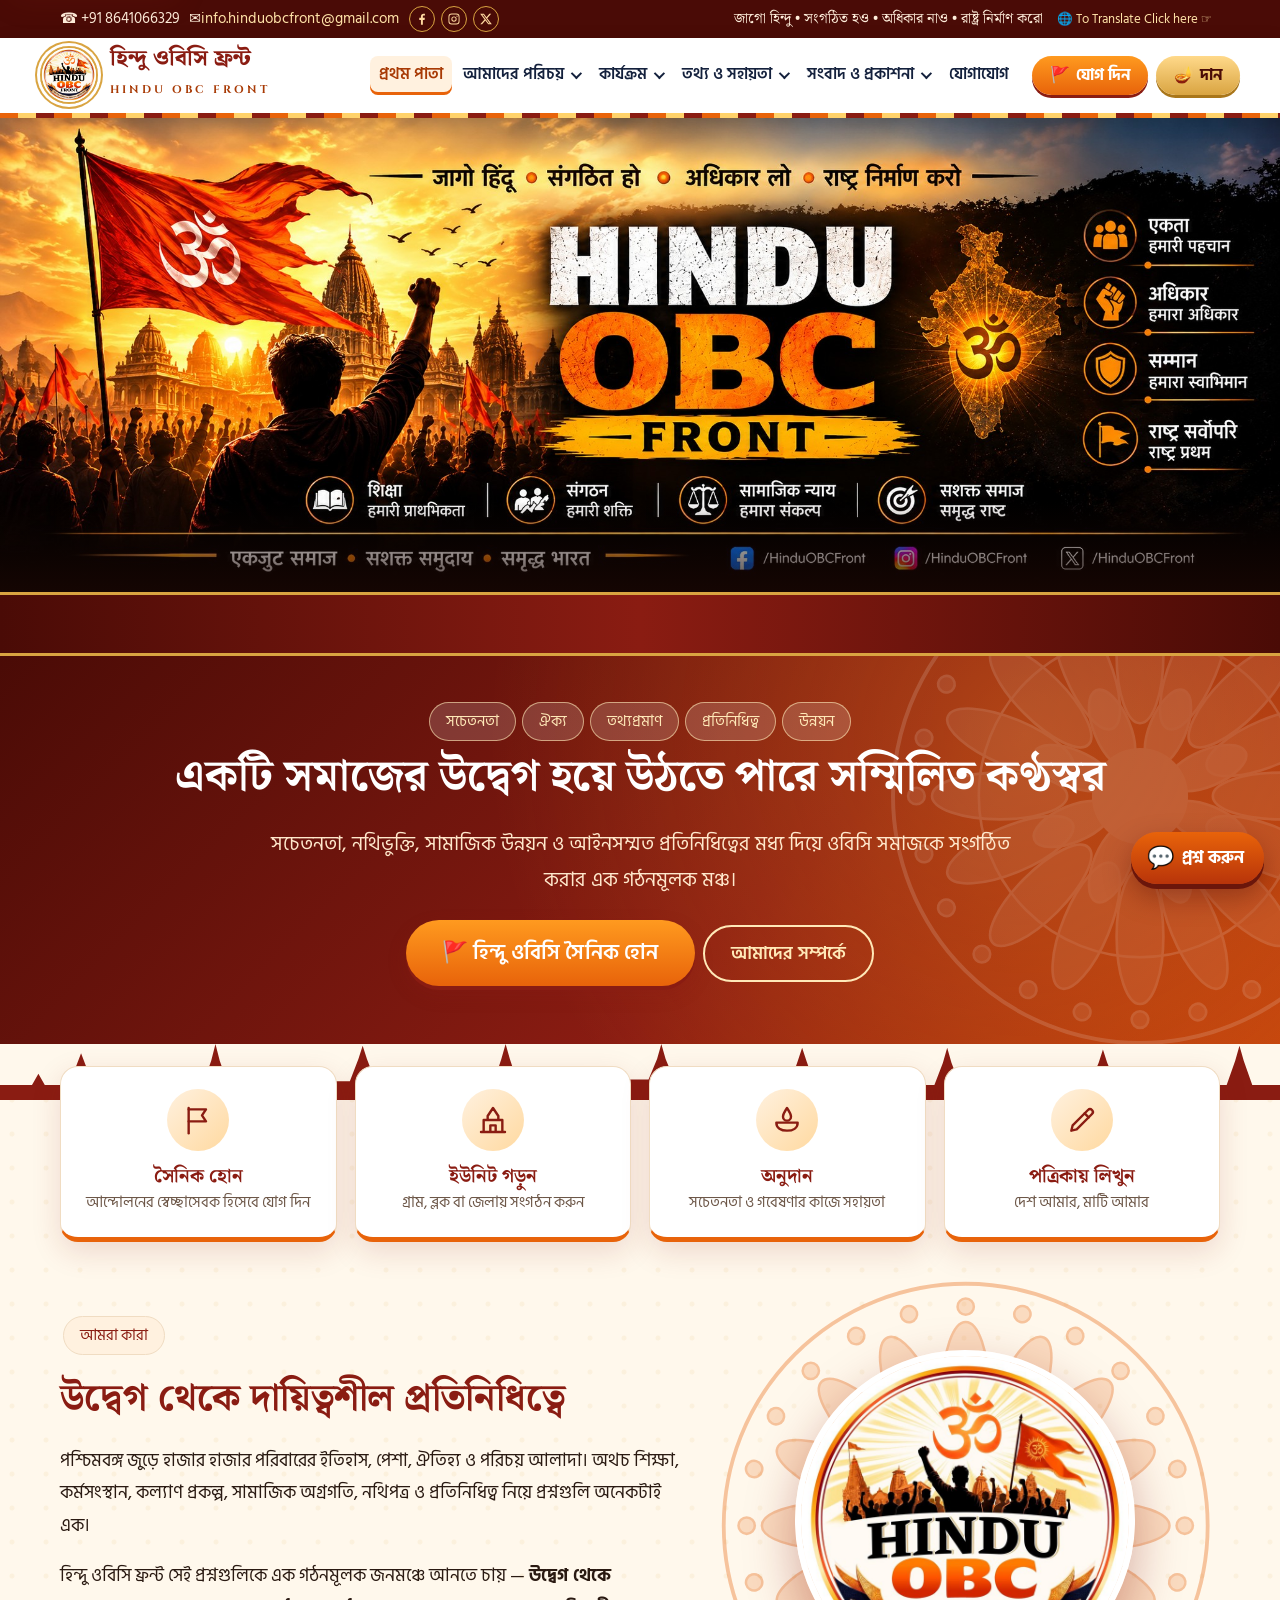
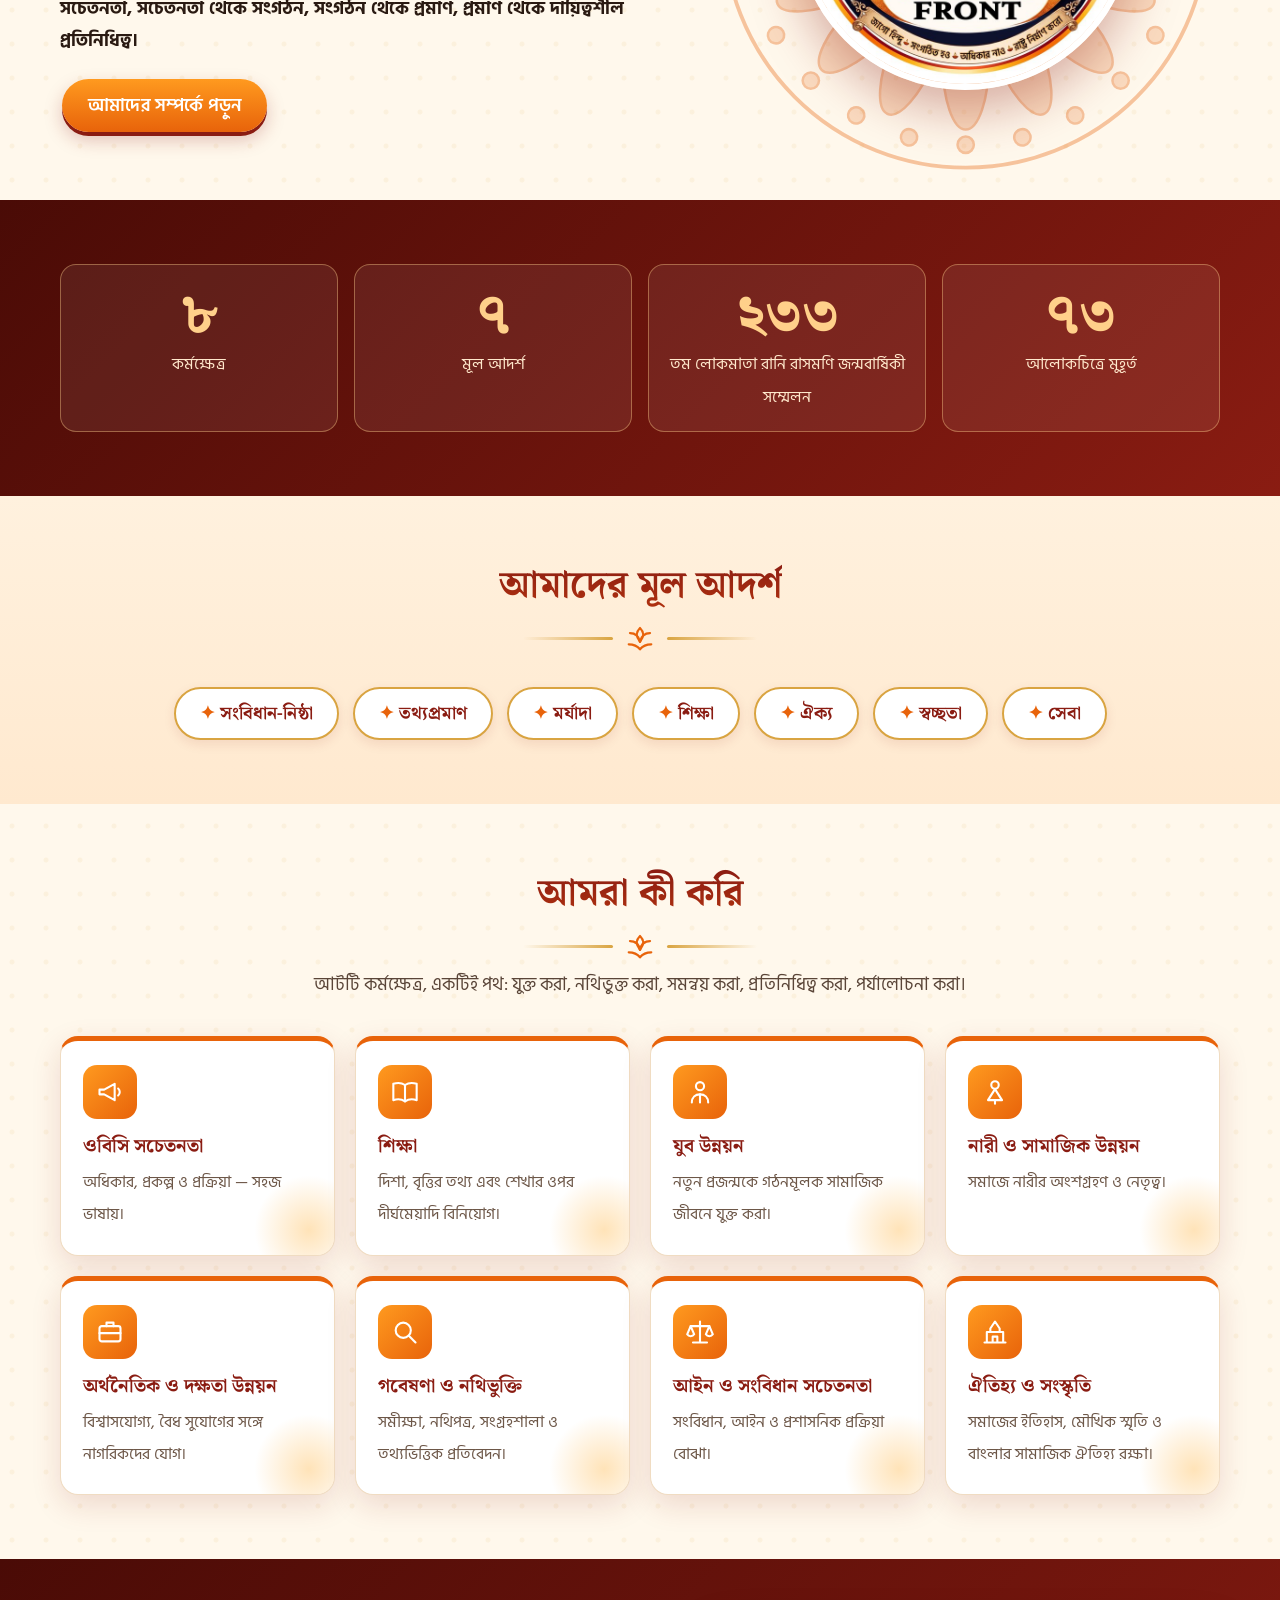
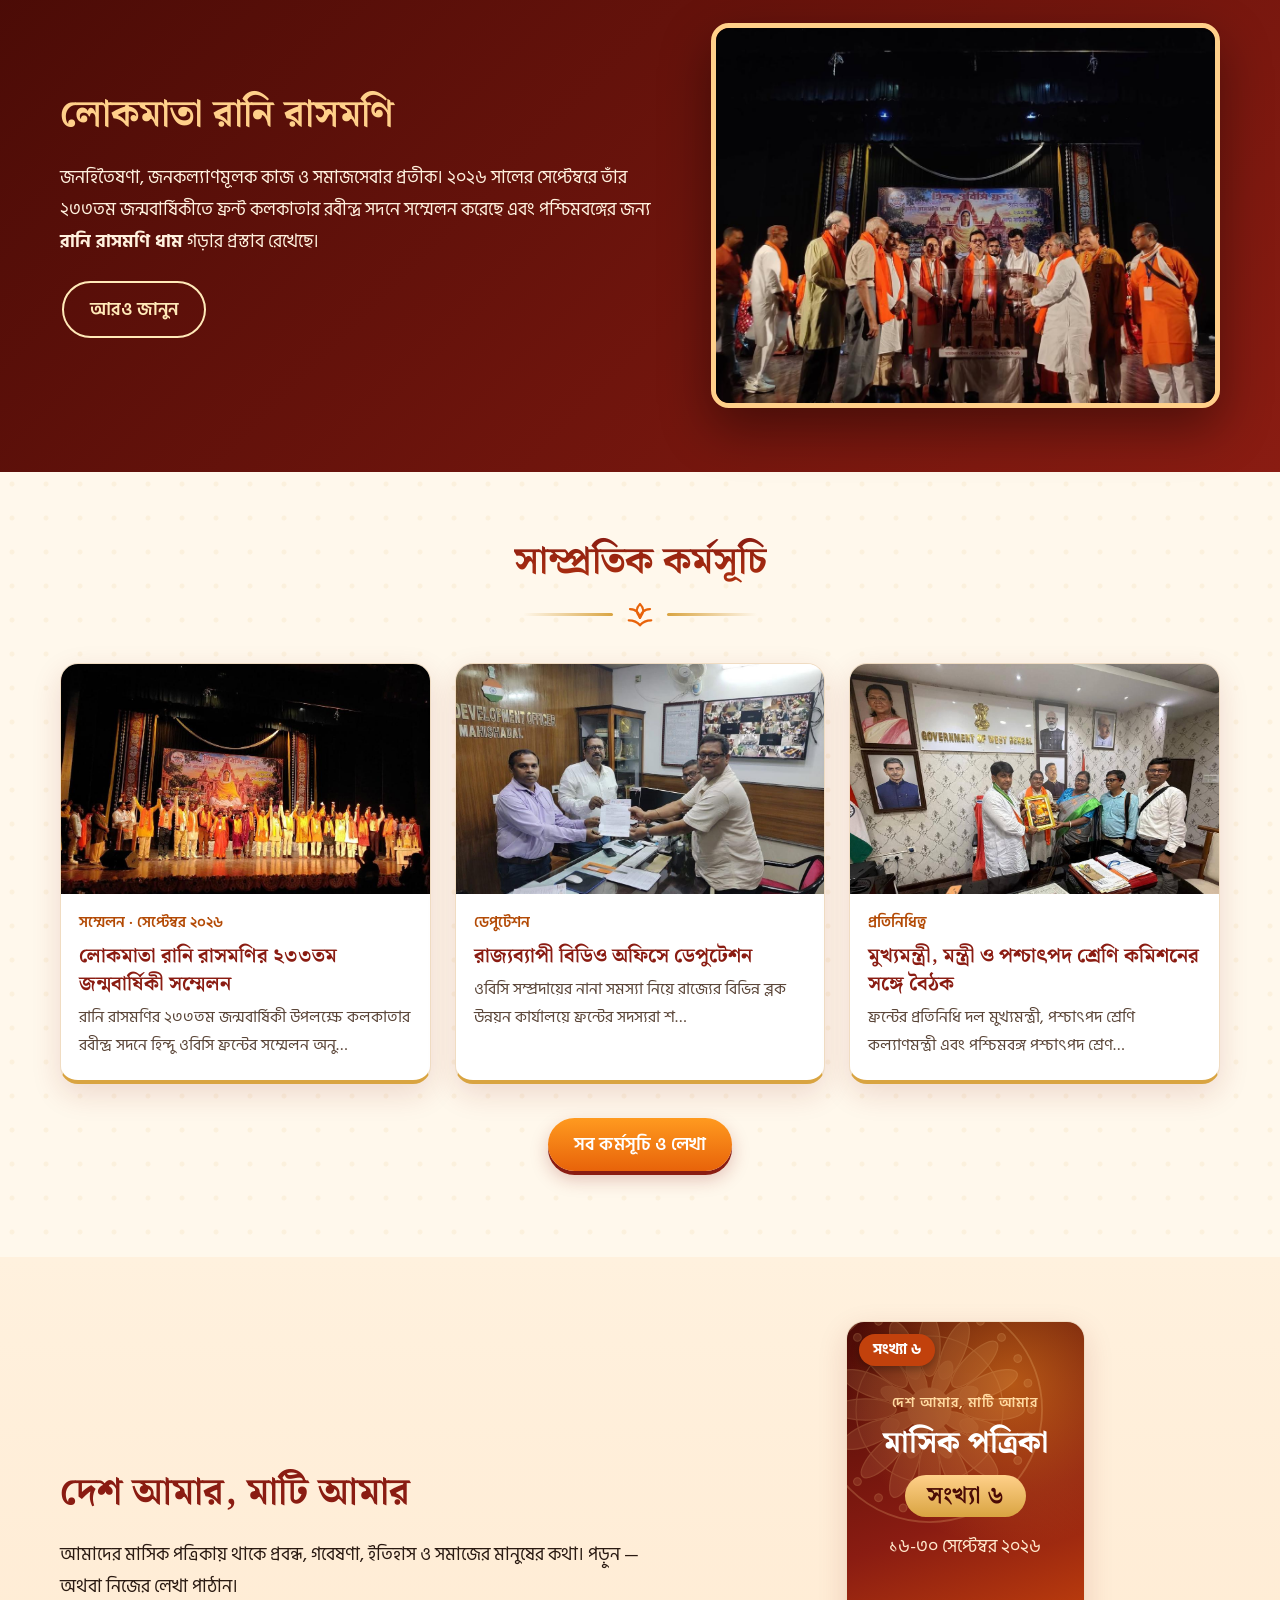
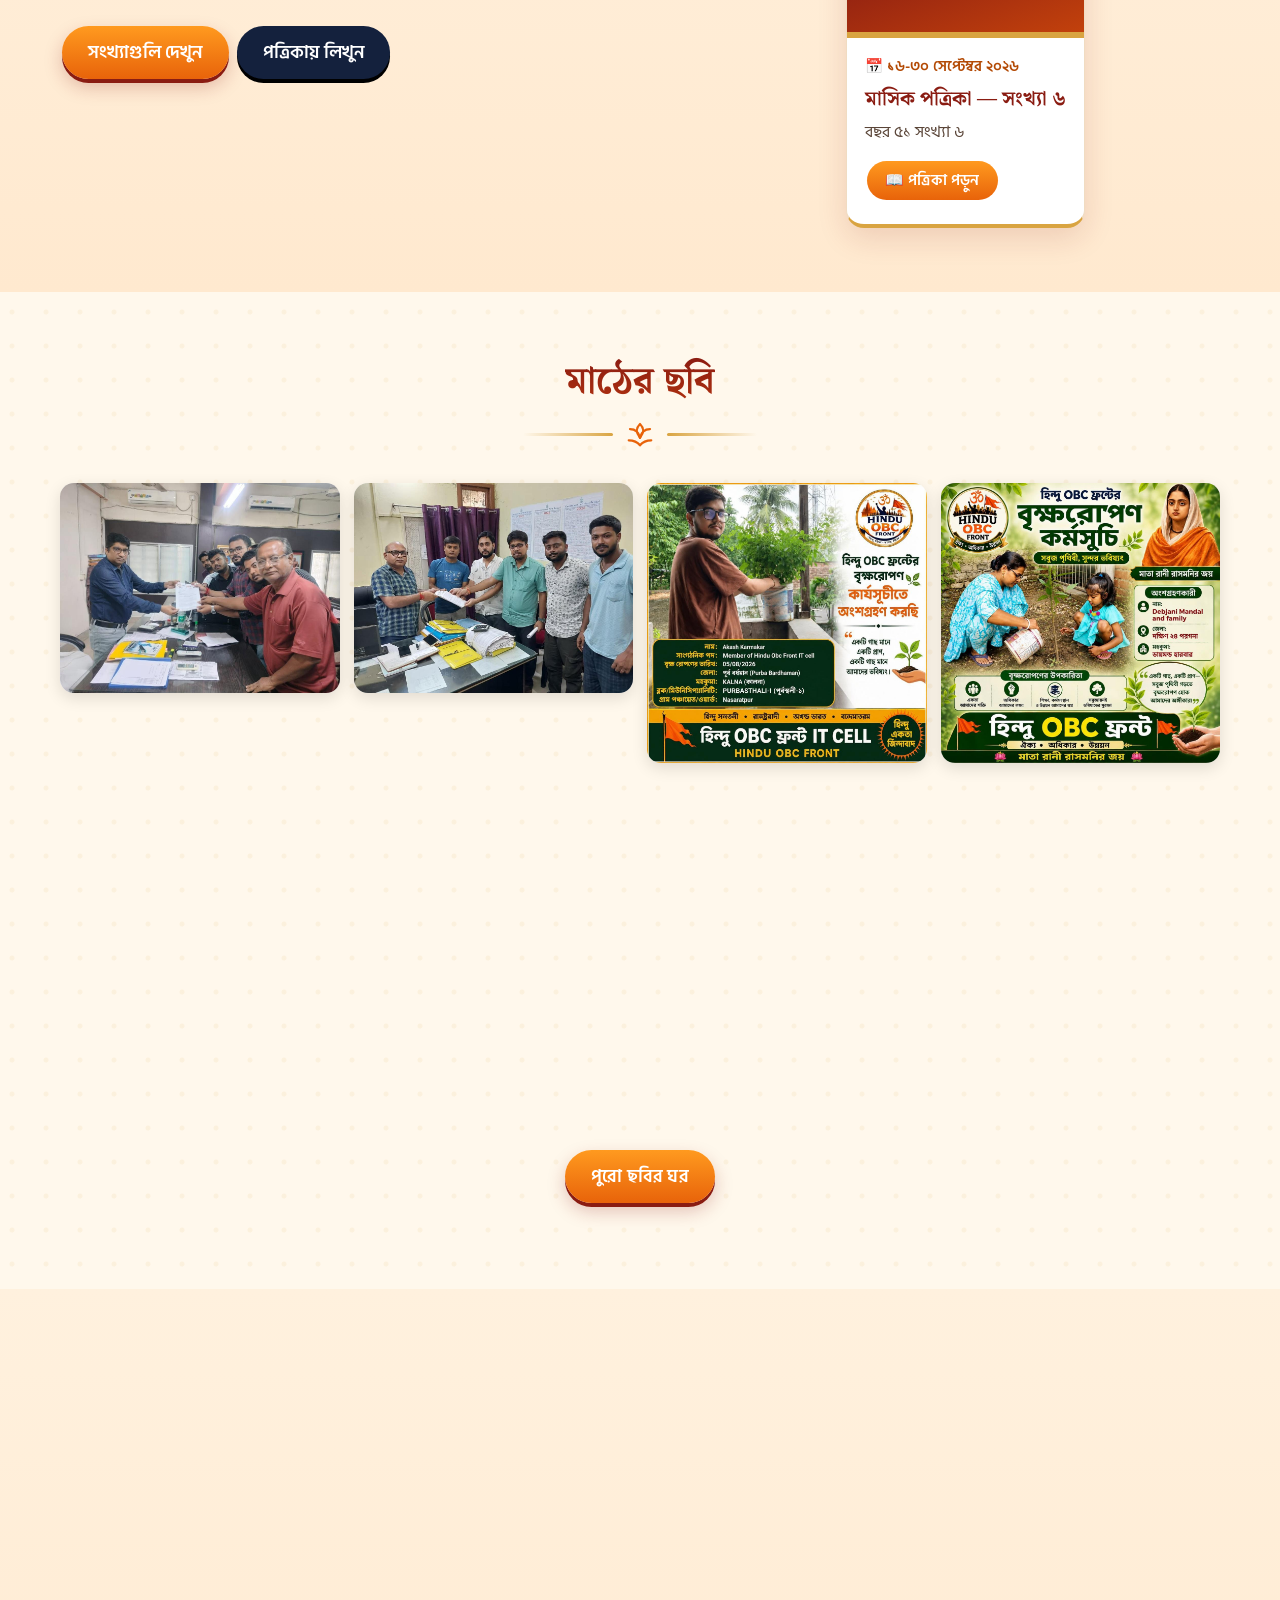
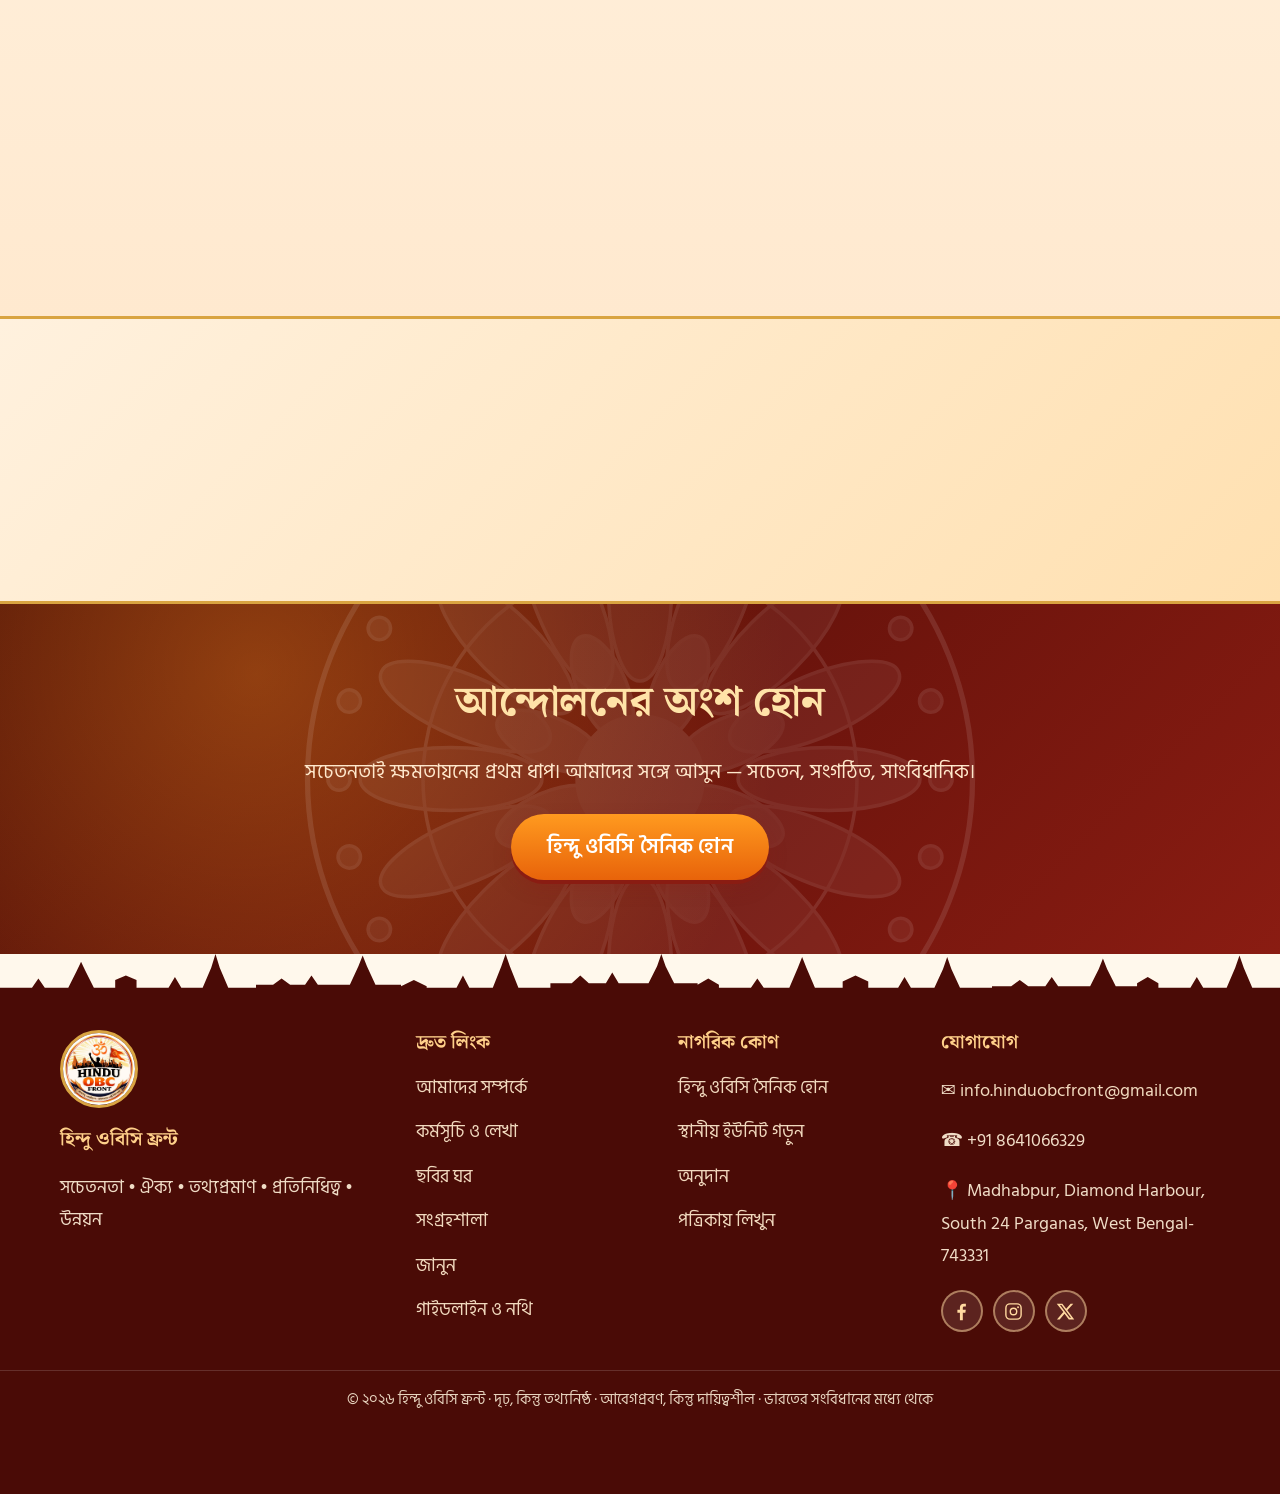
==== commit d795b2dc: "Add files via upload" ====
--- a/index.html
+++ b/index.html
@@ -9,23 +9,21 @@
 <link href="https://fonts.googleapis.com/css2?family=Hind+Siliguri:wght@400;500;600;700&family=Noto+Serif+Bengali:wght@600;700;800&family=Cinzel:wght@700;800&display=swap" rel="stylesheet">
 <link rel="stylesheet" href="style.css">
 </head><body>
+<a class="skip" href="#" onclick="document.getElementById('app').focus();return false">মূল বিষয়বস্তুতে যান</a>
 <div class="top"><div class="w"><span id="topl" class="tl1"></span><span class="bn tsl">জাগো হিন্দু • সংগঠিত হও • অধিকার নাও • রাষ্ট্র নির্মাণ করো</span>
-<div class="gt notranslate" translate="no"><div id="google_translate_element"></div></div></div></div>
+<div class="gt notranslate" translate="no"><span class="gt-hint"><span aria-hidden="true">🌐</span> <span class="gh-l">To Translate</span> Click here ☞</span><div id="google_translate_element" title="Google Translate — আপনার ভাষা বেছে নিন"></div></div></div></div>
 <header><div class="hd"><a class="brand" href="#home"><img src="images/logo.jpg" alt="হিন্দু ওবিসি ফ্রন্ট"><span><b>হিন্দু ওবিসি ফ্রন্ট</b><small>HINDU OBC FRONT</small></span></a>
-<button id="mb" aria-label="মেনু" aria-expanded="false">☰</button>
-<nav id="nv">
-<div><a class="t" href="#home">প্রথম পাতা</a></div>
-<div><a class="t" href="#about/story">আমাদের কথা</a><div class="dd"><a href="#about/story">আমাদের সম্পর্কে</a><a href="#about/vision">লক্ষ্য ও উদ্দেশ্য</a><a href="#about/work">আমাদের কাজ</a><a href="#about/rani">লোকমাতা রানি রাসমণি</a></div></div>
-<div><a class="t" href="#events">কর্মসূচি ও লেখা</a></div>
-<div><a class="t" href="#gallery">ছবির ঘর</a></div>
-<div><a class="t" href="#archive">সংগ্রহশালা</a></div>
-<div><a class="t" href="#journal/issues">মাসিক পত্রিকা</a><div class="dd"><a href="#journal/issues">সংখ্যাগুলি দেখুন</a><a href="#journal/write">পত্রিকায় লিখুন</a></div></div>
-<div><a class="t" href="#knowledge">জানুন</a><div class="dd"><a href="#knowledge">প্রশ্নোত্তর</a><a href="#knowledge/guides">গাইডলাইন ও নথি</a></div></div>
-<div><a class="t" href="#contact">যোগাযোগ</a></div>
-<div><a class="t join" href="#citizen/join">যোগ দিন</a></div>
-<div><a class="t dn" href="#donate">🪔 অনুদান</a></div>
+<div class="hact"><a class="t join" href="#citizen/join"><span aria-hidden="true">🚩</span> যোগ দিন</a><a class="t dn" href="#donate"><span aria-hidden="true">🪔</span> দান</a></div>
+<button id="mb" type="button" aria-label="মেনু খুলুন" aria-expanded="false" aria-controls="nv"><span class="bars" aria-hidden="true"><i></i><i></i><i></i></span></button>
+<nav id="nv" aria-label="প্রধান মেনু">
+<div class="ni"><a class="t" href="#home">প্রথম পাতা</a></div>
+<div class="ni"><button type="button" class="t dt" aria-haspopup="true" aria-expanded="false" aria-controls="dd-about">আমাদের পরিচয়<i class="car" aria-hidden="true"></i></button><div class="dd" id="dd-about"><a href="#about/story">আমাদের সম্পর্কে</a><a href="#about/vision">লক্ষ্য ও উদ্দেশ্য</a><a href="#about/work">আমাদের কাজ</a><a href="#about/rani">লোকমাতা রানি রাসমণি</a></div></div>
+<div class="ni"><button type="button" class="t dt" aria-haspopup="true" aria-expanded="false" aria-controls="dd-work">কার্যক্রম<i class="car" aria-hidden="true"></i></button><div class="dd" id="dd-work"><a href="#events">কর্মসূচি ও লেখা</a><a href="#gallery">ছবির ঘর</a><a href="#citizen/unit">স্থানীয় ইউনিট গড়ুন</a></div></div>
+<div class="ni"><button type="button" class="t dt" aria-haspopup="true" aria-expanded="false" aria-controls="dd-info">তথ্য ও সহায়তা<i class="car" aria-hidden="true"></i></button><div class="dd" id="dd-info"><a href="#knowledge">জানুন — প্রশ্নোত্তর</a><a href="#knowledge/guides">গাইডলাইন ও নথি</a></div></div>
+<div class="ni"><button type="button" class="t dt" aria-haspopup="true" aria-expanded="false" aria-controls="dd-news">সংবাদ ও প্রকাশনা<i class="car" aria-hidden="true"></i></button><div class="dd" id="dd-news"><a href="#journal/issues">মাসিক পত্রিকা — সংখ্যাগুলি</a><a href="#journal/write">পত্রিকায় লিখুন</a><a href="#archive">সংগ্রহশালা (সংবাদ ও নথি)</a></div></div>
+<div class="ni"><a class="t" href="#contact">যোগাযোগ</a></div>
 </nav></div></header>
-<main id="app"></main>
+<main id="app" tabindex="-1"></main>
 <footer>
 <svg class="skyline" viewBox="0 0 1200 60" preserveAspectRatio="none" aria-hidden="true"><use href="#sky"/></svg>
 <div class="w fg">
@@ -47,4 +45,5 @@
 <script src="data.js"></script>
 <script src="content.js"></script>
 <script src="site.js"></script>
+<script src="chatbot.js"></script>
 </body></html>
--- a/style.css
+++ b/style.css
@@ -15,11 +15,11 @@
 nav a.t:hover,nav a.on{background:#fff1df;color:var(--sf)}
 nav a.join{background:linear-gradient(180deg,var(--sf2),var(--sf));color:#fff!important;border-radius:999px;margin-left:6px;box-shadow:0 3px 0 var(--mr)}
 .dd{display:none;position:absolute;right:0;top:100%;min-width:230px;background:#fff;border:1px solid var(--ln);border-top:3px solid var(--sf);border-radius:0 0 12px 12px;box-shadow:var(--sh);padding:6px;z-index:50}
-nav>div:hover .dd,nav>div:focus-within .dd{display:block}.dd a{display:block;padding:9px 12px;color:var(--tx);text-decoration:none;border-radius:8px;font-size:16px}.dd a:hover{background:var(--sf);color:#fff}
+.dd a{display:block;padding:9px 12px;color:var(--tx);text-decoration:none;border-radius:8px;font-size:16px}.dd a:hover{background:var(--sf);color:#fff}
 .btn{display:inline-block;background:linear-gradient(180deg,var(--sf2),var(--sf));color:#fff!important;padding:12px 26px;border-radius:999px;font:600 18px 'Hind Siliguri';text-decoration:none;border:0;cursor:pointer;box-shadow:0 4px 0 var(--mr),0 8px 18px rgba(138,28,18,.25);transition:.15s;margin:4px 2px}
 .btn:hover{transform:translateY(-2px)}.btn.o{background:transparent;border:2px solid #ffd08a;color:#ffd08a!important;box-shadow:none}.btn.nv{background:var(--nv);box-shadow:0 4px 0 #000}.btn.big{font-size:21px;padding:16px 36px}.btn.sm{padding:7px 18px;font-size:15px;box-shadow:none}
 #mb{display:none;margin-left:auto;background:var(--sf);color:#fff;border:0;border-radius:8px;padding:8px 13px;font-size:22px}
-@media(max-width:1279px){#mb{display:block}nav{display:none;position:absolute;left:0;right:0;top:100%;background:#fff;padding:10px 16px 16px;flex-direction:column;align-items:stretch;gap:0;border-bottom:3px solid var(--sf);max-height:calc(100vh - 90px);max-height:calc(100dvh - 90px);overflow:auto;box-shadow:0 14px 24px rgba(0,0,0,.18)}nav.open{display:flex}nav a.t{padding:12px 12px;font-size:17px}.dd{display:block;position:static;box-shadow:none;border:0;border-left:3px solid var(--gd);border-radius:0;background:#fff7ec;margin:0 0 6px 14px;min-width:0;padding:2px 4px}nav a.join,nav a.dn{text-align:center;margin:6px 0}}
+
 
 /* hero */
 .hero{position:relative;background:#1a0703}
@@ -299,3 +299,103 @@
 .goog-te-gadget-simple .goog-te-menu-value span{font-size:12.5px!important;color:#ffeedb!important}
 .goog-te-gadget-simple .goog-te-menu-value span:nth-child(3),.goog-te-gadget-simple .goog-te-menu-value span:nth-child(5){display:none!important}
 @media(max-width:1100px){.top .w{justify-content:space-between}}
+
+/* ===== v4: নতুন নেভিগেশন মেনু ===== */
+.skip{position:absolute;left:8px;top:-60px;z-index:200;background:#fff;color:var(--mr2);padding:10px 16px;border-radius:0 0 10px 10px;font-weight:700;text-decoration:none;box-shadow:var(--sh);transition:top .15s}.skip:focus{top:0}
+.hd{display:flex;align-items:center;gap:10px 14px;flex-wrap:nowrap}
+.brand{order:1;flex:0 1 auto}
+nav{order:2;margin-left:auto;display:flex;align-items:center;gap:2px}
+.hact{order:3;display:flex;gap:8px;align-items:center;flex:0 0 auto}
+#mb{order:4}
+nav>.ni{position:relative}
+nav .t{font:600 16px 'Hind Siliguri','Noto Sans Bengali','Nirmala UI',system-ui,sans-serif;color:var(--nv);background:none;border:0;cursor:pointer;display:inline-flex;align-items:center;gap:7px;padding:10px 11px;border-radius:10px;text-decoration:none;white-space:nowrap;line-height:1.3}
+nav .t:hover,nav .ni.open>.dt{background:#fff1df;color:#a83a05}
+nav .t.on{color:#a83a05;background:#fff1df;box-shadow:inset 0 -3px 0 var(--sf)}
+.car{width:8px;height:8px;border-right:2.5px solid currentColor;border-bottom:2.5px solid currentColor;transform:rotate(45deg) translateY(-2px);transition:transform .2s;flex:0 0 auto}
+.ni.open>.dt .car{transform:rotate(225deg) translateY(-2px)}
+nav .dd{display:none;position:absolute;left:0;right:auto;top:calc(100% + 6px);min-width:250px;background:#fff;border:1px solid var(--ln);border-top:4px solid var(--sf);border-radius:0 0 14px 14px;box-shadow:0 18px 40px rgba(74,11,6,.22);padding:8px;z-index:70;margin:0}
+nav .dd:before{content:"";position:absolute;left:0;right:0;top:-14px;height:14px}
+nav .ni.open>.dd{display:block;animation:ddin .16s ease-out}
+@keyframes ddin{from{opacity:0;transform:translateY(-6px)}to{opacity:1;transform:none}}
+nav .dd a{display:block;padding:11px 14px;color:#2a1a12;text-decoration:none;border-radius:9px;font-size:16px;line-height:1.4;white-space:nowrap}
+nav .dd a:hover,nav .dd a:focus-visible{background:#c2410c;color:#fff}
+nav .dd a.on{background:#fff1df;color:#a83a05;font-weight:700;box-shadow:inset 4px 0 0 var(--sf)}
+nav .dd a.on:hover{background:#c2410c;color:#fff}
+.hact .t{font:700 16px 'Hind Siliguri','Noto Sans Bengali','Nirmala UI',system-ui,sans-serif;display:inline-flex;align-items:center;gap:6px;padding:9px 18px;border-radius:999px;text-decoration:none;white-space:nowrap;line-height:1.3}
+.hact .join{background:linear-gradient(180deg,var(--sf2),var(--sf));color:#fff;box-shadow:0 3px 0 var(--mr)}
+.hact .dn{background:linear-gradient(180deg,#ffd98a,var(--gd));color:var(--mr2);box-shadow:0 3px 0 #a9761a}
+.hact .t:hover{filter:brightness(1.06);transform:translateY(-1px)}.hact .t.on{outline:3px solid rgba(138,28,18,.35);outline-offset:2px}
+#mb{display:none;width:46px;height:46px;padding:0;border:0;border-radius:12px;background:var(--mr);cursor:pointer;align-items:center;justify-content:center;flex:0 0 auto}
+#mb .bars{display:grid;gap:5px;width:22px}#mb .bars i{display:block;height:3px;border-radius:3px;background:#fff;transition:.2s}
+#mb[aria-expanded="true"] .bars i:nth-child(1){transform:translateY(8px) rotate(45deg)}#mb[aria-expanded="true"] .bars i:nth-child(2){opacity:0}#mb[aria-expanded="true"] .bars i:nth-child(3){transform:translateY(-8px) rotate(-45deg)}
+nav a:focus-visible,nav button:focus-visible,.hact a:focus-visible,#mb:focus-visible{outline:3px solid #ff9a1f;outline-offset:2px}
+@media(min-width:1180px){nav .t{padding:10px 9px;font-size:15.5px}}
+@media(min-width:1320px){nav .t{padding:10px 12px;font-size:16px}nav{gap:4px}}
+/* ট্যাব/মোবাইল */
+@media(max-width:1179px){
+ #mb{display:inline-flex;order:2;margin-left:auto}
+ .hact{order:3}
+ nav{display:none;position:absolute;left:0;right:0;top:100%;margin:0;background:#fff;flex-direction:column;align-items:stretch;gap:2px;padding:10px 14px 16px;border-bottom:4px solid var(--sf);max-height:calc(100vh - 150px);max-height:calc(100dvh - 150px);overflow-y:auto;overscroll-behavior:contain;box-shadow:0 18px 30px rgba(0,0,0,.25)}
+ nav.open{display:flex}
+ nav>.ni{border-bottom:1px solid var(--ln)}nav>.ni:last-child{border-bottom:0}
+ nav .t{display:flex;width:100%;justify-content:space-between;padding:14px 12px;font-size:17.5px;min-height:48px}
+ nav .t.on{box-shadow:inset 4px 0 0 var(--sf)}
+ nav .dd{position:static;display:none;min-width:0;border:0;border-left:3px solid var(--gd);border-radius:0 0 10px 0;box-shadow:none;background:#fff7ec;margin:0 0 8px 12px;padding:4px;animation:none}
+ nav .dd:before{display:none}
+ nav .dd a{white-space:normal;padding:13px 14px;min-height:46px}
+ body.navopen{overflow:hidden}
+}
+@media(max-width:700px){
+ .hd{flex-wrap:wrap;padding:8px 12px 10px;row-gap:8px}
+ .brand{flex:1 1 auto;min-width:0}#mb{order:2}
+ .hact{order:3;flex:0 0 100%;width:100%}.hact .t{flex:1 1 0;justify-content:center;padding:6px 10px;font-size:16.5px;min-height:40px}
+ nav{max-height:calc(100vh - 175px);max-height:calc(100dvh - 175px)}
+}
+/* ভাষা-অনুবাদ নির্দেশনা (ছোট) */
+.gt{gap:8px}.gt-hint{font-size:12.5px;line-height:1.3;color:#ffe3a8;white-space:nowrap}
+@media(max-width:700px){.top .w{padding:5px 12px;row-gap:3px}.tl1{flex:1 1 100%;justify-content:center;order:1}.gt{order:2;flex:1 1 100%;justify-content:center;margin:0}.gt-hint{font-size:12px}}
+@media(min-width:701px) and (max-width:1100px){.gh-l{display:none}}
+
+/* ===== v5: সহায়ক চ্যাট ===== */
+.wa{display:none!important}
+#cb{position:fixed;right:16px;bottom:calc(16px + env(safe-area-inset-bottom));z-index:90;font-family:'Hind Siliguri','Noto Sans Bengali','Nirmala UI',system-ui,sans-serif}
+.cb-launch{display:inline-flex;align-items:center;gap:8px;border:0;cursor:pointer;color:#fff;background:linear-gradient(180deg,#e8630a,#b8340a);padding:12px 20px 12px 16px;border-radius:999px;font:700 17px 'Hind Siliguri','Noto Sans Bengali',system-ui,sans-serif;box-shadow:0 5px 0 #6b160b,0 12px 28px rgba(74,11,6,.4)}
+.cb-launch:hover{filter:brightness(1.07)}.cb-launch .cb-ic{font-size:22px;line-height:1}
+.cb-launch:focus-visible,#cb button:focus-visible,#cb a:focus-visible,#cb input:focus-visible{outline:3px solid #ffd26a;outline-offset:2px}
+.cb-tip{position:absolute;right:0;bottom:68px;width:max-content;max-width:min(260px,calc(100vw - 40px));background:#fff;color:#2a1a12;border:2px solid var(--gd);border-radius:14px 14px 4px 14px;padding:10px 34px 10px 14px;font-size:15.5px;line-height:1.5;box-shadow:0 10px 26px rgba(0,0,0,.25)}
+.cb-tip[hidden],.cb-panel[hidden]{display:none}
+.cb-tip button{position:absolute;top:2px;right:2px;width:28px;height:28px;border:0;background:none;font-size:14px;color:#6d5748;cursor:pointer}
+.cb-panel{position:absolute;right:0;bottom:0;width:min(390px,calc(100vw - 24px));height:min(600px,calc(100vh - 110px));height:min(600px,calc(100dvh - 110px));background:#fffaf1;border:2px solid var(--gd);border-radius:20px;box-shadow:0 20px 60px rgba(0,0,0,.45);display:flex;flex-direction:column;overflow:hidden;animation:cbin .22s ease-out}
+@keyframes cbin{from{opacity:0;transform:translateY(14px) scale(.98)}to{opacity:1;transform:none}}
+#cb.on .cb-launch{display:none}
+.cb-panel header{position:static;display:flex;align-items:center;gap:10px;background:linear-gradient(135deg,var(--mr2),var(--mr));color:#fff;padding:12px 14px;box-shadow:none;border:0;z-index:auto}
+.cb-panel header:after{display:none}
+.cb-panel header b{display:block;font-size:17px;color:#ffe3a8;line-height:1.3}.cb-panel header small{display:block;font-size:13px;color:#ffe8cc}
+.cb-av{flex:0 0 40px;height:40px;border-radius:50%;background:#ffd26a;color:var(--mr2);display:grid;place-items:center;font:700 22px 'Noto Serif Bengali',serif}
+.cb-panel header>div{flex:1;min-width:0}
+#cb-close{flex:0 0 40px;height:40px;border-radius:50%;border:0;background:rgba(255,255,255,.18);color:#fff;font-size:18px;cursor:pointer}
+.cb-log{flex:1;overflow-y:auto;padding:14px 12px 6px;display:flex;flex-direction:column;gap:10px;overscroll-behavior:contain}
+.cb-m{max-width:88%;font-size:16px;line-height:1.6}
+.cb-m.bot{align-self:flex-start;background:#fff;border:1px solid var(--ln);border-radius:4px 16px 16px 16px;padding:10px 13px;color:#2a1a12;box-shadow:0 2px 8px rgba(138,28,18,.08)}
+.cb-m.me{align-self:flex-end;background:linear-gradient(180deg,#d9560a,#b8340a);color:#fff;border-radius:16px 4px 16px 16px;padding:9px 13px}
+.cb-m.fb{align-self:flex-start;max-width:100%}
+.cb-t{white-space:pre-line;word-break:break-word}
+.cb-links{display:flex;flex-direction:column;gap:6px;margin-top:10px}
+.cb-links a{display:block;padding:9px 12px;border-radius:10px;background:#fff1df;color:#8a1c12;font-weight:700;text-decoration:none;font-size:15.5px;border:1px solid var(--gd)}.cb-links a:hover{background:#c2410c;color:#fff;border-color:#c2410c}
+.cb-fb{display:flex;flex-wrap:wrap;gap:6px;align-items:center;font-size:14.5px;color:#5a4538}.cb-fb span{width:100%}
+.cb-fb button{font:600 15px 'Hind Siliguri',system-ui,sans-serif;border:2px solid var(--gd);background:#fff;color:#4a0b06;border-radius:999px;padding:6px 14px;min-height:40px;cursor:pointer}.cb-fb button:hover{background:#fff1df}
+.cb-ho{display:flex;flex-direction:column;gap:8px}
+.cb-ho a{display:block;text-align:center;text-decoration:none;font-weight:700;border-radius:12px;padding:11px 12px;font-size:16px}
+.cb-wa{background:#128c4a;color:#fff}.cb-wa:hover{background:#0e7a3f}.cb-call{background:#fff1df;color:#8a1c12;border:1px solid var(--gd)}
+.cb-ho small{color:#5a4538;font-size:13.5px;line-height:1.5}
+.cb-chips{display:flex;gap:6px;overflow-x:auto;padding:6px 12px 8px;scrollbar-width:thin;-webkit-overflow-scrolling:touch;flex:0 0 auto}
+.cb-chips button{flex:0 0 auto;white-space:nowrap;font:600 14.5px 'Hind Siliguri','Noto Sans Bengali',system-ui,sans-serif;border:1.5px solid var(--gd);background:#fff;color:#4a0b06;border-radius:999px;padding:6px 13px;min-height:38px;cursor:pointer}.cb-chips button:hover{background:#fff1df}
+.cb-chips .cb-wchip{background:#e7f6ed;border-color:#128c4a;color:#0b5a30}
+.cb-form{display:flex;gap:8px;padding:8px 12px;border-top:1px solid var(--ln);background:#fff}
+.cb-form input{flex:1;min-width:0;font:16px 'Hind Siliguri','Noto Sans Bengali',system-ui,sans-serif;padding:10px 14px;border:2px solid var(--ln);border-radius:999px;background:#fffaf1;color:#2a1a12}
+.cb-form button{flex:0 0 46px;height:46px;border:0;border-radius:50%;background:var(--sf);color:#fff;font-size:18px;cursor:pointer;background:#c2410c}
+.cb-note{margin:0;padding:5px 12px 9px;font-size:12.5px;line-height:1.4;color:#5a4538;background:#fff;text-align:center}
+.cb-sr{position:absolute;width:1px;height:1px;overflow:hidden;clip:rect(0 0 0 0)}
+@media(max-width:700px){#cb{right:10px;bottom:calc(10px + env(safe-area-inset-bottom))}.cb-launch{padding:11px 16px 11px 13px;font-size:16px}
+ .cb-panel{position:fixed;right:8px;left:8px;bottom:calc(8px + env(safe-area-inset-bottom));width:auto;height:min(78vh,620px);height:min(78dvh,620px)}
+ .cb-m{max-width:92%}}
